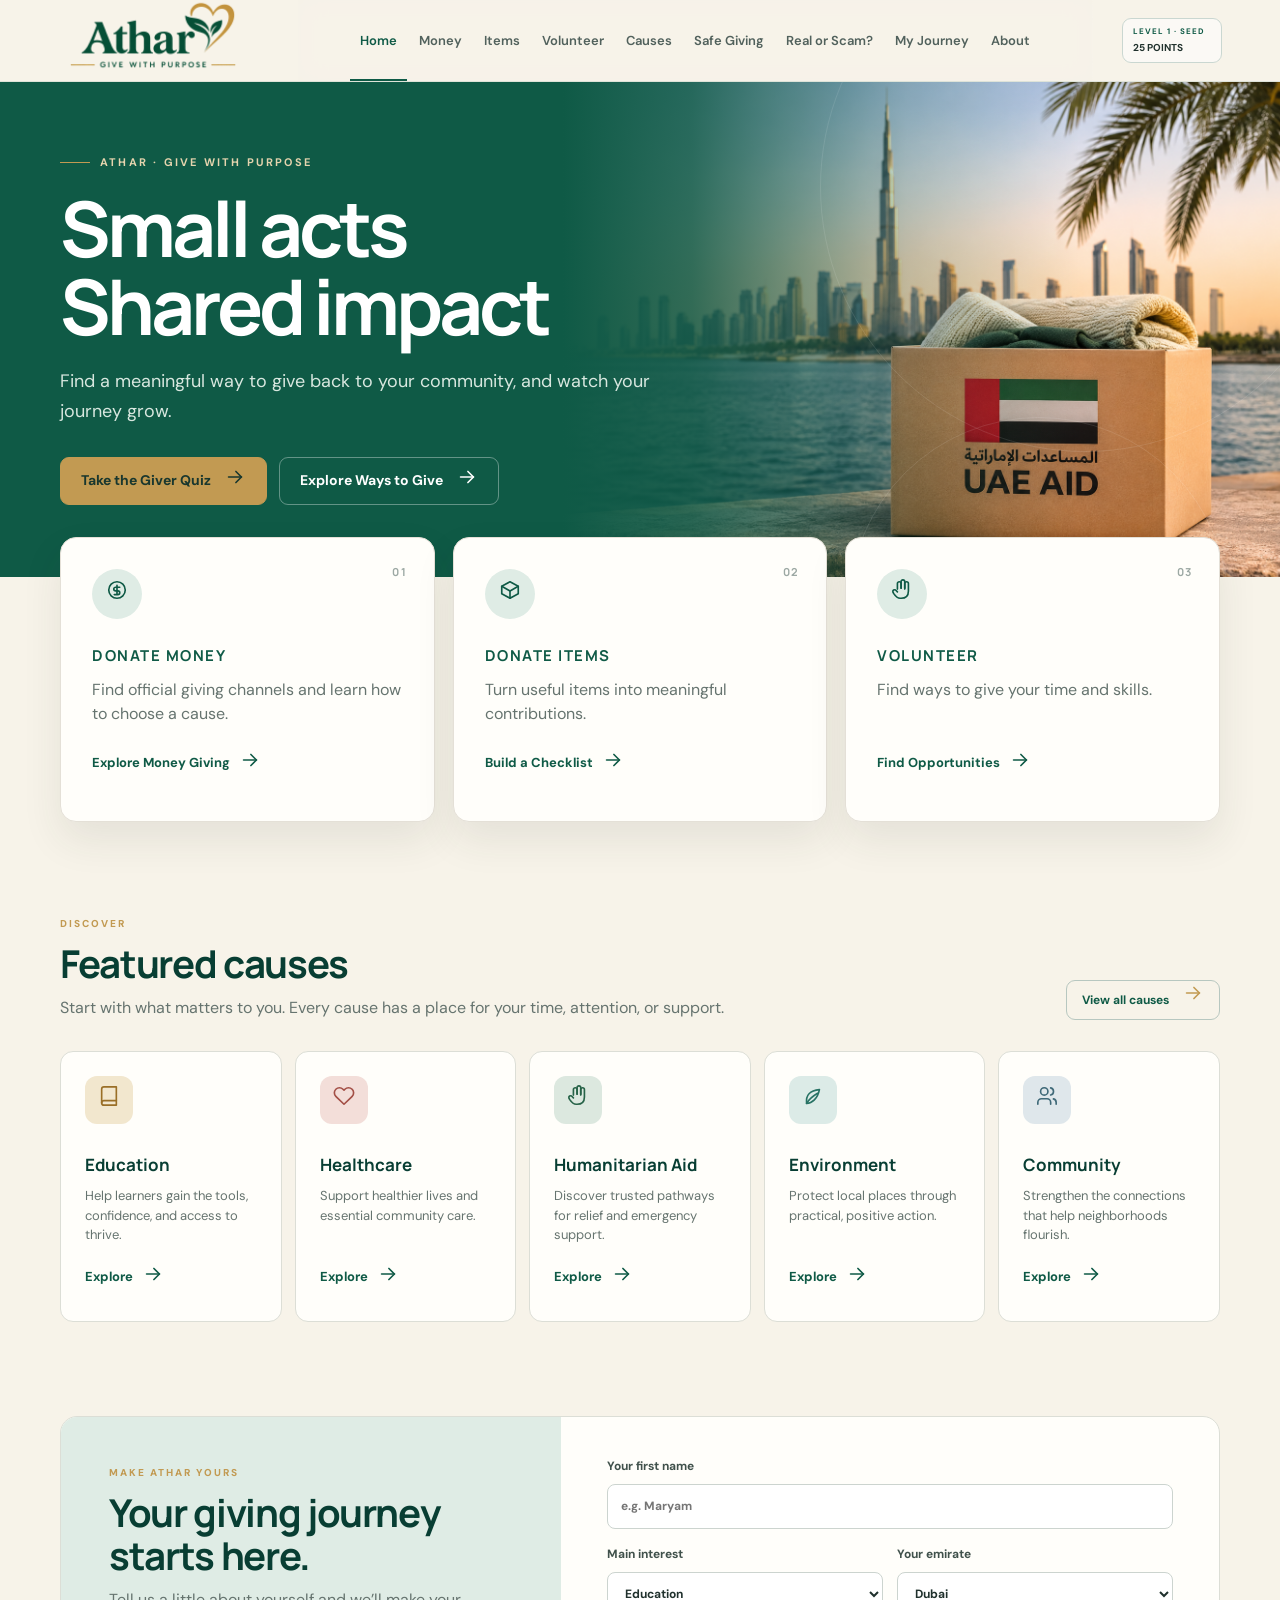
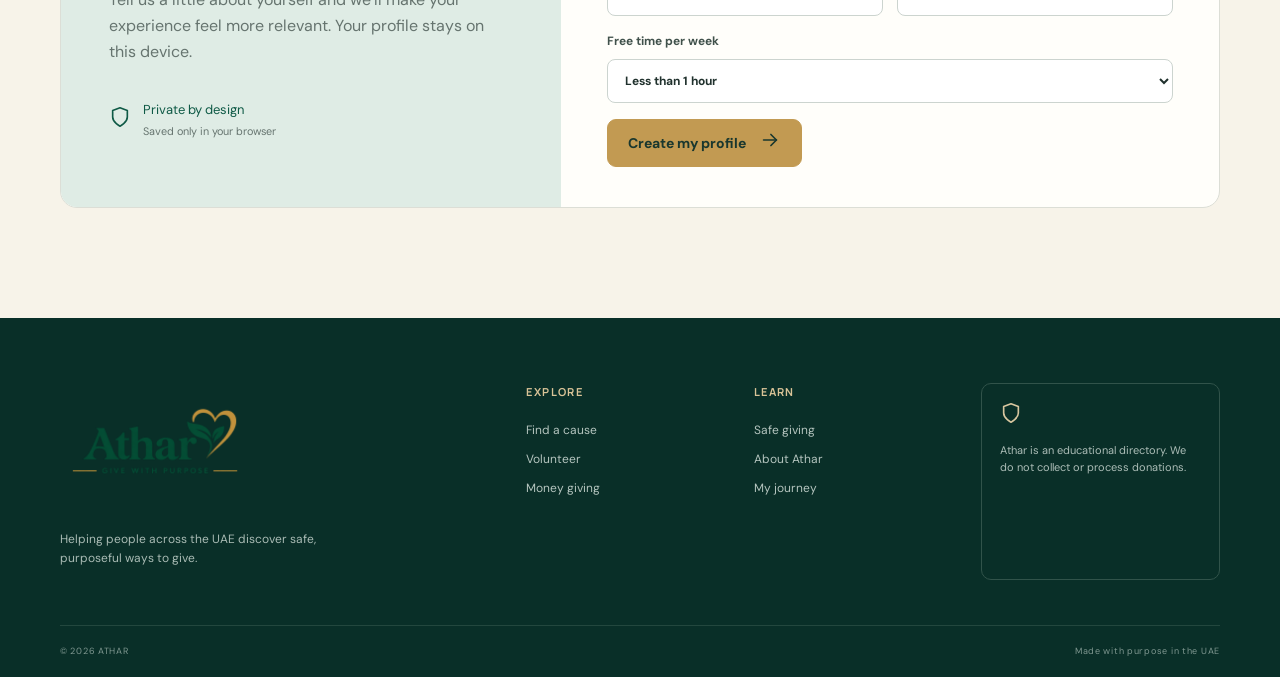
==== index.html @ f8c109b3 "Add href attribute to explore buttons in index.html" ====
<!doctype html>
<html lang="en">
<head>
    <meta charset="UTF-8">
    <meta name="viewport" content="width=device-width, initial-scale=1.0">
    <meta name="description"
        content="ATHAR helps people discover safe, purposeful ways to give across the UAE.">
    <title>ATHAR | Give With Purpose</title>

  
    <link rel="stylesheet" href="css/style.css">
</head>

<body>
<div class="app">


    <header class="site-header">
        <div class="header-inner">
            <a class="logo" href="index.html" aria-label="Athar home">
                <img
                    src="images/logo.png"
                    alt="ATHAR - Give With Purpose">
            </a>

            <nav
                class="nav"
                id="main-nav"
                aria-label="Main">
                <a class="link current" href="index.html">Home</a>
                <a class="link" href="money.html">Money </a>
                <a class="link" href="items.html">Items </a>
                <a class="link" href="volunteer.html">Volunteer </a>
                <a class="link" href="causes.html">Causes </a>
                <a class="link" href="safe-giving.html"> Safe Giving </a>
                <a class="link" href="game.html">Real or Scam? </a>
                <a class="link" href="journey.html"> My Journey</a>
                <a class="link" href="about.html">About </a>
            </nav>

            <!-- this shows the current level and points of the user so they can see their progress while using athar -->
            <div class="user-nav">
                <div class="level-pill">
                    <span id="level-label">
                        LEVEL 1 · SEED
                    </span>
                    <b id="header-points">
                        0 POINTS
                    </b>
                </div>
            </div>


            <button
                id="menu-button"
                class="menu-button"
                type="button"
                aria-label="Toggle menu"
                aria-expanded="false">
                <span data-icon="menu"></span>
            </button>
        </div>
    </header>

    <!-- the hero section is the first large section the user sees when they open the athar home page -->
    <section id="home" class="page-hero">
        <div class="hero-orbit orbit-one"></div>
        <div class="hero-orbit orbit-two"></div>

        <div class="hero-content">
            <div class="eyebrow">
                <span></span>
                ATHAR · GIVE WITH PURPOSE
            </div>

            <h1>
                Small acts<br>
                Shared impact
            </h1>

            <p id="hero-copy">
                Find a meaningful way to give back to your community,
                and watch your journey grow.
            </p>

            
            <div class="button-row">
                <button
                    class="btn"
                    id="open-quiz"
                    type="button">
                    Take the Giver Quiz
                    <span data-icon="arrow"></span>
                </button>

                <a
                    class="btn btn-secondary"
                    href="causes.html">
                    Explore Ways to Give
                    <span data-icon="arrow"></span>
                </a>
            </div>
        </div>

        <div class="hero-image">
            <img src="images/donation.png" alt="Donation box representing humanitarian giving in the UAE">
        </div>
    </section>

    <main>

        <section
            class="giving-grid"
            aria-label="Ways to give">

            <article class="giving-card">
                <div class="number">
                    01
                </div>

                <div class="round-icon">
                    <span data-icon="coin"></span>
                </div>

                <h3>
                    DONATE MONEY
                </h3>

                <p>
                    Find official giving channels and learn how to choose a cause.
                </p>

                <a href="money.html">
                    Explore Money Giving
                    <span data-icon="arrow"></span>
                </a>
            </article>

            <article class="giving-card">
                <div class="number">
                    02
                </div>

                <div class="round-icon">
                    <span data-icon="box"></span>
                </div>

                <h3>
                    DONATE ITEMS
                </h3>

                <p>
                    Turn useful items into meaningful contributions.
                </p>

                <a href="items.html">
                    Build a Checklist
                    <span data-icon="arrow"></span>
                </a>
            </article>

            <article class="giving-card">
                <div class="number">
                    03
                </div>

                <div class="round-icon">
                    <span data-icon="hands"></span>
                </div>

                <h3>
                    VOLUNTEER
                </h3>

                <p>
                    Find ways to give your time and skills.
                </p>

                <a href="volunteer.html">
                    Find Opportunities
                    <span data-icon="arrow"></span>
                </a>
            </article>
        </section>

        <!-- this section shows some of the causes that users can explore before going to the full causes page -->
        <section
            id="featured-causes"
            class="section">

            <div class="section-title">
                <div>
                    <span>
                        DISCOVER
                    </span>

                    <h2>
                        Featured causes
                    </h2>

                    <p>
                        Start with what matters to you. Every cause has a place
                        for your time, attention, or support.
                    </p>
                </div>

                <a
                    class="btn btn-secondary btn-small"
                    href="causes.html">
                    View all causes
                    <span data-icon="arrow"></span>
                </a>
            </div>

 <!-- each card represents a different cause and the explore buttons can be connected to the javascript to provide more information to the user -->
            <div class="cause-grid">

                <article class="cause-card">
                    <div class="cause-icon gold">
                        <span data-icon="book"></span>
                    </div>

                    <h3>
                        Education
                    </h3>

                    <p>
                        Help learners gain the tools, confidence, and access to thrive.
                    </p>

                    <button
                        type="button"
                        class="explore-cause" href="causes.html">
                        Explore
                        <span data-icon="arrow"></span>
                    </button>
                </article>

                <article class="cause-card">
                    <div class="cause-icon rose">
                        <span data-icon="heart"></span>
                    </div>

                    <h3>
                        Healthcare
                    </h3>

                    <p>
                        Support healthier lives and essential community care.
                    </p>

                    <button
                        type="button"
                        class="explore-cause" href="causes.html">
                        Explore
                        <span data-icon="arrow"></span>
                    </button>
                </article>

                <article class="cause-card">
                    <div class="cause-icon green">
                        <span data-icon="hands"></span>
                    </div>

                    <h3>
                        Humanitarian Aid
                    </h3>

                    <p>
                        Discover trusted pathways for relief and emergency support.
                    </p>

                    <button
                        type="button"
                        class="explore-cause" href="causes.html">
                        Explore
                        <span data-icon="arrow"></span>
                    </button>
                </article>

                <article class="cause-card">
                    <div class="cause-icon mint">
                        <span data-icon="leaf"></span>
                    </div>

                    <h3>
                        Environment
                    </h3>

                    <p>
                        Protect local places through practical, positive action.
                    </p>

                    <button
                        type="button"
                        class="explore-cause" href="causes.html">
                        Explore
                        <span data-icon="arrow"></span>
                    </button>
                </article>

                <article class="cause-card">
                    <div class="cause-icon blue">
                        <span data-icon="people"></span>
                    </div>

                    <h3>
                        Community
                    </h3>

                    <p>
                        Strengthen the connections that help neighborhoods flourish.
                    </p>

                    <button
                        type="button"
                        class="explore-cause" href="causes.html">
                        Explore
                        <span data-icon="arrow"></span>
                    </button>
                </article>
            </div>
        </section>

 <!-- this profile section allows the user to enter a few basic preferences so the website can make the experience feel  more personal without requiring an account -->
        <section
            class="section"
            id="profile-section">

            <article
                class="profile-setup"
                id="profile-setup">

                <div class="profile-copy">
                    <span class="tiny-label">
                        MAKE ATHAR YOURS
                    </span>

                    <h2>
                        Your giving journey starts here.
                    </h2>

                    <p>
                        Tell us a little about yourself and we’ll make your
                        experience feel more relevant. Your profile stays
                        on this device.
                    </p>

  <!-- this privacy message explains to the user that the information is saved locally instead of being collected as part of the website -->
                    <div class="privacy">
                        <span data-icon="shield"></span>

                        <span>
                            Private by design<br>
                            <small>
                                Saved only in your browser
                            </small>
                        </span>
                    </div>
                </div>

                <!-- this form collects the basic profile information that is needed by the javascript for the user's journey -->
                <form id="profile-form">

                    <label>
                        Your first name
                        <input
                            id="profile-name"
                            type="text"
                            placeholder="e.g. Maryam"
                            required>
                    </label>

                    <div class="form-row">

                        <label>
                            Main interest
                            <select id="profile-interest">
                                <option>
                                    Education
                                </option>
                                <option>
                                    Healthcare
                                </option>
                                <option>
                                    Environment
                                </option>
                                <option>
                                    Community
                                </option>
                            </select>
                        </label>

                        <label>
                            Your emirate
                            <select id="profile-emirate">
                                <option>
                                    Dubai
                                </option>
                                <option>
                                    Abu Dhabi
                                </option>
                                <option>
                                    Sharjah
                                </option>
                                <option>
                                    Ajman
                                </option>
                                <option>
                                    Fujairah
                                </option>
                            </select>
                        </label>
                    </div>

                    <label>
                        Free time per week
                        <select id="profile-time">
                            <option>
                                Less than 1 hour
                            </option>
                            <option>
                                1–2 hours
                            </option>
                            <option>
                                3–5 hours
                            </option>
                            <option>
                                5+ hours
                            </option>
                        </select>
                    </label>

                    <button
                        class="btn"
                        type="submit">
                        Create my profile
                        <span data-icon="arrow"></span>
                    </button>
                </form>
            </article>

  <!-- this card is hidden at first and is shown after the profile is created so the user can see their journey,level, points, and progress -->
            <article
                class="journey-card"
                id="journey-card"
                hidden>

                <div>
                    <span class="tiny-label light">
                        YOUR ATHAR JOURNEY
                    </span>

                    <h2>
                        Growing one act at a time.
                    </h2>

                    <p>
                        Your impact is made of every thoughtful choice.
                    </p>

                    <a
                        class="btn btn-secondary"
                        href="journey.html">
                        Continue Your Journey
                        <span data-icon="arrow"></span>
                    </a>
                </div>

                <div class="journey-stats">

                    <div class="level-symbol">
                        <span
                            data-icon="leaf"
                            data-size="40">
                        </span>
                    </div>

                    <h3 id="journey-level">
                        Seed
                    </h3>

                    <b id="journey-points">
                        0 / 50 points
                    </b>

                    <div class="progress">
                        <i id="journey-progress"></i>
                    </div>

                    <div class="stat-row">
                        <span>
                            <b>3</b> day streak
                        </span>

                        <span>
                            <b>1</b> recent badge
                        </span>
                    </div>
                </div>
            </article>
        </section>
    </main>

    <!-- this is the footer that appears at the bottom of the page and contains extra navigation links and a short description -->
    <footer>

        <div class="footer-main">

            <div>
                <a
                    class="logo logo-light"
                    href="index.html">
                    <img src="images/logo.png" alt="ATHAR - Give With Purpose">
                </a>

                <p>
                    Helping people across the UAE discover safe,
                    purposeful ways to give.
                </p>
            </div>

            <div>
                <h4>
                    EXPLORE
                </h4>

                <a href="causes.html">
                    Find a cause
                </a>

                <a href="volunteer.html">
                    Volunteer
                </a>

                <a href="money.html">
                    Money giving
                </a>
            </div>

            <div>
                <h4>
                    LEARN
                </h4>

                <a href="safe-giving.html">
                    Safe giving
                </a>

                <a href="about.html">
                    About Athar
                </a>

                <a href="journey.html">
                    My journey
                </a>
            </div>

 <!-- this note is included to make it clear that athar is an educational directory and does not directly handle donations or financial transactions -->
            <div class="footer-note">
                <span data-icon="shield"></span>

                <p>
                    Athar is an educational directory.
                    We do not collect or process donations.
                </p>
            </div>
        </div>

        <div class="footer-bottom">
            <span>
                © 2026 ATHAR
            </span>

            <span>
                Made with purpose in the UAE
            </span>
        </div>
    </footer>
</div>

<!-- this is the quiz popup. it stays hidden until the user clicks the giver quiz button, and the javascript fills its content -->
<div
    class="quiz-overlay"
    id="quiz-overlay"
    hidden>

    <div
        class="quiz-modal"
        role="dialog"
        aria-modal="true"
        aria-labelledby="quiz-title">

        <button
            class="modal-close"
            id="close-quiz"
            type="button"
            aria-label="Close quiz">
            <span data-icon="close"></span>
        </button>

        <div id="quiz-content"></div>
    </div>
</div>

<!-- this small toast message is used by the javascript to show short messages to the user without changing the page layout -->
<div
    class="toast"
    id="toast"
    hidden>

    <span data-icon="leaf"></span>
    <span id="toast-message"></span>
</div>

<!-- these javascript files handle the interactive parts of the page including the icons, quiz, profile, points, menu, and other actions -->
<script src="js/ather.js"></script>
<script src="js/index.js"></script>
</body>
</html>
---- css/style.css ----
@import url('https://fonts.googleapis.com/css2?family=DM+Sans:wght@400;500;600;700&family=Manrope:wght@500;600;700;800&display=swap');

/* =========================================================
   ATHAR — MASTER STYLESHEET
   Shared design for all ATHAR pages
   ========================================================= */


/* =========================================================
   1. GLOBAL
   ========================================================= */

:root {
    --cream: #f7f3e9;
    --cream-2: #efe9db;
    --emerald: #0f5a46;
    --dark: #083e33;
    --gold: #c29a52;
    --charcoal: #20312d;
    --muted: #66746f;
    --line: #dcded6;
    --white: #fffefa;
    --soft: #dfece5;
    --success: #287d5b;
    --error: #b34f48;

    font-family: 'DM Sans', sans-serif;
    color: var(--charcoal);
    background: var(--cream);
    font-synthesis: none;
}

* {
    box-sizing: border-box;
}

html {
    scroll-behavior: smooth;
}

body {
    margin: 0;
    min-width: 320px;
    min-height: 100vh;
    background: var(--cream);
    color: var(--charcoal);
    font-family: 'DM Sans', sans-serif;
    line-height: 1.6;
}

button,
input,
select,
textarea {
    font: inherit;
}

button {
    color: inherit;
    cursor: pointer;
}

img {
    max-width: 100%;
}

a {
    color: var(--emerald);
}

h1,
h2,
h3,
h4 {
    margin-top: 0;
    font-family: 'Manrope', sans-serif;
}

p {
    margin-top: 0;
}

[hidden] {
    display: none !important;
}

.app {
    min-height: 100vh;
    overflow: hidden;
}

main {
    width: min(1160px, 91%);
    margin: auto;
}


/* =========================================================
   2. MAIN ATHAR HEADER
   Used by the homepage
   ========================================================= */

.site-header {
    height: 82px;
    background: rgba(247, 243, 233, 0.94);
    border-bottom: 1px solid rgba(15, 90, 70, 0.1);
    position: relative;
    z-index: 30;
    backdrop-filter: blur(14px);
}

.header-inner {
    height: 100%;
      max-width: 100%;
    box-sizing: border-box;
    padding: 0 4.5%;
    margin: auto;

    display: flex;
    align-items: center;
    gap: 25px;
}


/* =========================================================
   3. LOGO
   ========================================================= */

.logo {
    display: flex;
    align-items: center;
    text-decoration: none;
    color: var(--emerald);
    flex-shrink: 0;
    line-height: 0;
}

.logo img {
    width: 190px;
    height: auto;
    display: block;
    object-fit: contain;
}

.logo-light img {
    width: 190px;
}


/* =========================================================
   4. MAIN NAVIGATION
   ========================================================= */

.header-inner nav {
    display: flex;
    align-items: stretch;
    align-self: stretch;
    gap: 2px;
    margin-left: auto;
}

.header-inner nav a,
.header-inner nav button {
    border: 0;
    border-bottom: 2px solid transparent;
    background: transparent;
    padding: 5px 10px 2px;

    color: #51615c;
    font-size: 13px;
    font-weight: 600;

    white-space: nowrap;
    text-decoration: none;

    display: flex;
    align-items: center;
}

.header-inner nav a:hover,
.header-inner nav a.active,
.header-inner nav button:hover,
.header-inner nav button.active {
    color: var(--emerald);
    border-bottom-color: var(--emerald);
}


/* =========================================================
   5. USER AREA
   ========================================================= */

.user-nav {
    display: flex;
    align-items: center;
    gap: 12px;
    margin-left: 5px;
}

.avatar {
    width: 39px;
    height: 39px;
    border-radius: 50%;

    background: var(--gold);
    color: white;

    border: 3px solid white;
    box-shadow: 0 0 0 1px var(--gold);

    font-weight: 700;
}

.level-pill {
    min-width: 100px;
    padding: 6px 10px;

    border: 1px solid #cad7d1;
    border-radius: 9px;

    display: flex;
    flex-direction: column;

    background: rgba(255, 255, 255, 0.5);
}

.level-pill span {
    color: var(--emerald);
    font-size: 8px;
    font-weight: 700;
    letter-spacing: 0.12em;
}

.level-pill b {
    margin-top: 2px;
    font-size: 10px;
}

.menu-button {
    display: none;
    border: 0;
    background: transparent;
}


/* =========================================================
   6. HERO
   ========================================================= */

.page-hero {
    min-height: 440px;

    position: relative;
    display: flex;
    align-items: center;

    overflow: hidden;

    background: var(--emerald);
    color: white;
}

.page-hero.compact {
    min-height: 345px;
}

.hero-content {
    width: min(1160px, 91%);
    margin: auto;
    padding: 72px 0;

    position: relative;
    z-index: 3;
}

.hero-content h1 {
    max-width: 810px;
    margin: 17px 0 22px;

    font-size: clamp(46px, 6vw, 78px);
    line-height: 1.02;
    letter-spacing: -0.052em;
}

.hero-content > p {
    max-width: 650px;
    margin-bottom: 30px;

    color: #d8e7df;
    font-size: 18px;
    line-height: 1.65;
}

.eyebrow {
    display: flex;
    align-items: center;
    gap: 10px;

    color: #e5d4ae;

    font-size: 11px;
    font-weight: 700;
    letter-spacing: 0.2em;
}

.eyebrow span {
    width: 30px;
    height: 1px;
    background: var(--gold);
}

.hero-orbit {
    position: absolute;

    border: 1px solid rgba(255, 255, 255, 0.1);
    border-radius: 50%;

    z-index: 2;
}

.orbit-one {
    width: 530px;
    height: 530px;

    right: -70px;
    top: -160px;
}

.orbit-two {
    width: 380px;
    height: 380px;

    right: 4%;
    bottom: -220px;
}


/* =========================================================
   7. HERO IMAGE
   ========================================================= */

.hero-image {
    position: absolute;

    top: 0;
    right: 0;

    width: 56%;
    height: 100%;

    z-index: 1;
    overflow: hidden;
}

.hero-image img {
    width: 100%;
    height: 100%;

    display: block;

    object-fit: cover;
    object-position: center;
}

.hero-image::before {
    content: "";

    position: absolute;
    inset: 0;

    z-index: 1;

    background: linear-gradient(
        90deg,
        var(--emerald) 0%,
        rgba(15, 90, 70, 0.85) 18%,
        rgba(15, 90, 70, 0.25) 48%,
        rgba(15, 90, 70, 0) 72%
    );
}

.hero-leaf {
    display: none;
}


/* =========================================================
   8. BUTTONS
   ========================================================= */

.button-row {
    display: flex;
    gap: 12px;
    flex-wrap: wrap;
}

.btn {
    min-height: 48px;

    padding: 0 20px;

    border: 1px solid var(--gold);
    border-radius: 9px;

    background: var(--gold);
    color: #19372e;

    display: inline-flex;
    align-items: center;
    justify-content: center;
    gap: 13px;

    font-size: 14px;
    font-weight: 700;

    text-decoration: none;

    transition: 0.2s ease;
}

.btn:hover {
    transform: translateY(-2px);
    filter: brightness(1.04);
    box-shadow: 0 8px 20px rgba(0, 0, 0, 0.12);
}

.btn-secondary {
    color: white;
    background: transparent;
    border-color: rgba(255, 255, 255, 0.35);
}

.section .btn-secondary,
.section-title .btn-secondary {
    color: var(--emerald);
    border-color: #b7c7c0;
}

.btn-small,
.btn.small {
    min-height: 40px;
    padding: 0 15px;
    font-size: 12px;
}

.btn.outline,
.outline {
    background: transparent;
    border-color: #b7c7c0;
    color: var(--emerald);
}


/* =========================================================
   9. GIVING CARDS
   ========================================================= */

.giving-grid {
    display: grid;
    grid-template-columns: repeat(3, 1fr);

    gap: 18px;

    margin-top: -40px;

    position: relative;
    z-index: 5;
}

.giving-card {
    min-height: 285px;

    padding: 31px;

    border: 1px solid #e4e0d7;
    border-radius: 16px;

    background: var(--white);

    box-shadow: 0 18px 40px rgba(41, 55, 49, 0.09);

    position: relative;
    overflow: hidden;
}

.giving-card::after {
    content: "";

    position: absolute;

    left: 0;
    right: 0;
    bottom: 0;

    height: 4px;

    background: var(--emerald);

    transform: scaleX(0);
    transform-origin: left;

    transition: 0.3s;
}

.giving-card:hover::after {
    transform: scaleX(1);
}

.giving-card .number {
    position: absolute;

    top: 25px;
    right: 27px;

    color: #9ca8a3;

    font-family: 'Manrope', sans-serif;
    font-size: 11px;
    font-weight: 700;

    letter-spacing: 0.1em;
}

.round-icon {
    width: 50px;
    height: 50px;

    border-radius: 50%;

    display: grid;
    place-items: center;

    background: var(--soft);
    color: var(--emerald);
}

.giving-card h3 {
    margin: 25px 0 10px;

    color: var(--emerald);

    font-size: 15px;
    letter-spacing: 0.1em;
}

.giving-card p {
    min-height: 50px;

    color: var(--muted);
    line-height: 1.55;
}

.giving-card > a,
.giving-card > button,
.cause-card > button {
    display: flex;
    align-items: center;
    gap: 9px;

    padding: 5px 0;

    border: 0;
    background: transparent;

    color: var(--emerald);

    font-size: 13px;
    font-weight: 700;

    text-decoration: none;
}


/* =========================================================
   10. SECTIONS
   ========================================================= */

.section {
    padding-top: 94px;
}

.section-title {
    display: flex;
    align-items: end;
    justify-content: space-between;

    gap: 25px;
    margin-bottom: 31px;
}

.section-title > div:first-child {
    max-width: 680px;
}

.section-title span,
.tiny-label {
    display: block;

    margin-bottom: 10px;

    color: var(--gold);

    font-size: 10px;
    font-weight: 800;

    letter-spacing: 0.2em;
}

.section-title h2,
.profile-setup h2,
.checklist-layout h2,
.feedback-section h2 {
    margin-bottom: 10px;

    color: var(--dark);

    font-size: clamp(29px, 3vw, 42px);
    line-height: 1.12;

    letter-spacing: -0.035em;
}

.section-title p {
    margin: 0;

    color: var(--muted);
    line-height: 1.6;
}


/* =========================================================
   11. CAUSES
   ========================================================= */

.cause-grid {
    display: grid;
    grid-template-columns: repeat(5, 1fr);
    gap: 13px;
}

.cause-card {
    min-height: 250px;

    padding: 24px;

    border: 1px solid var(--line);
    border-radius: 13px;

    background: var(--white);

    display: flex;
    flex-direction: column;

    transition: 0.25s;
}

.cause-card:hover {
    transform: translateY(-4px);

    box-shadow:
        0 12px 28px rgba(40, 57, 50, 0.08);
}

.cause-icon {
    width: 48px;
    height: 48px;

    margin-bottom: 27px;

    border-radius: 12px;

    display: grid;
    place-items: center;
}

.gold {
    background: #f2e7ce;
    color: #9a6f27;
}

.rose {
    background: #f3ded9;
    color: #a34f46;
}

.green {
    background: #dce8df;
    color: #276348;
}

.mint {
    background: #dcebe7;
    color: #277264;
}

.blue {
    background: #dfe7eb;
    color: #3f6978;
}

.cause-card h3 {
    margin-bottom: 8px;

    color: var(--dark);
    font-size: 17px;
}

.cause-card p {
    flex: 1;

    color: var(--muted);

    font-size: 13px;
    line-height: 1.5;
}


/* =========================================================
   12. PROFILE
   ========================================================= */

.profile-setup {
    display: grid;
    grid-template-columns: 0.95fr 1.25fr;

    overflow: hidden;

    border: 1px solid var(--line);
    border-radius: 17px;

    background: var(--white);
}

.profile-copy {
    padding: 48px;
    background: var(--soft);
}

.profile-copy p {
    color: var(--muted);
    line-height: 1.65;
}

.privacy {
    display: flex;
    align-items: center;
    gap: 12px;

    margin-top: 34px;

    color: var(--emerald);
    font-size: 13px;
}

.privacy small {
    color: var(--muted);
}

.profile-setup form {
    padding: 40px 46px;
}


/* =========================================================
   13. FORMS
   ========================================================= */

label {
    display: block;

    color: #40514b;

    font-size: 12px;
    font-weight: 700;
}

form label {
    margin-bottom: 16px;
}

input,
select,
textarea {
    display: block;

    width: 100%;

    margin-top: 8px;

    padding: 12px 13px;

    border: 1px solid #ccd4cf;
    border-radius: 8px;

    outline: none;

    background: #fff;
    color: var(--charcoal);
}

input:focus,
select:focus,
textarea:focus {
    border-color: var(--emerald);

    box-shadow:
        0 0 0 3px rgba(15, 90, 70, 0.08);
}

.form-row {
    display: grid;
    grid-template-columns: 1fr 1fr;
    gap: 14px;
}

.field {
    display: block;
}

.error {
    color: var(--error);
    font-size: 13px;
    margin: 8px 0 0;
}

.note {
    color: var(--muted);
    font-size: 13px;
    line-height: 1.6;
}


/* =========================================================
   14. JOURNEY / PROGRESS
   ========================================================= */

.journey-card {
    min-height: 340px;

    padding: 50px;

    border-radius: 17px;

    background: var(--dark);
    color: white;

    display: grid;
    grid-template-columns: 1.2fr 0.8fr;

    gap: 60px;

    align-items: center;
}

.journey-card h2 {
    margin: 13px 0;

    font-size: 42px;
    letter-spacing: -0.04em;
}

.journey-card p {
    color: #bdcdc7;
}

.light {
    color: #dac697 !important;
}

.journey-stats {
    padding-left: 55px;

    border-left: 1px solid rgba(255, 255, 255, 0.16);

    text-align: center;
}

.level-symbol {
    width: 76px;
    height: 76px;

    margin: 0 auto 12px;

    border: 1px solid var(--gold);
    border-radius: 50%;

    display: grid;
    place-items: center;

    color: var(--gold);
}

.journey-stats h3 {
    margin: 0 0 3px;
    font-size: 27px;
}

.progress {
    height: 7px;

    margin: 15px 0;

    border-radius: 10px;

    overflow: hidden;

    background: #d7ded9;
}

.progress i {
    height: 100%;

    display: block;

    border-radius: inherit;

    background: var(--gold);

    transition: width 0.5s ease;
}

.stat-row {
    display: flex;
    justify-content: center;
    gap: 25px;

    color: #bdcbc6;

    font-size: 10px;
}

.stat-row b {
    display: block;

    color: white;

    font-size: 19px;
}


/* =========================================================
   15. SHARED CARD STYLE
   For Money / Items / About / Safe Giving
   ========================================================= */

.card {
    margin: 0 0 30px;

    padding: 32px;

    border: 1px solid var(--line);
    border-radius: 17px;

    background: var(--white);

    box-shadow:
        0 10px 30px rgba(35, 50, 44, 0.05);
}

.card h2 {
    margin-bottom: 12px;

    color: var(--emerald);

    font-size: 28px;
}

.card h3 {
    color: var(--dark);
}

.lead {
    max-width: 780px;

    margin-bottom: 32px;

    color: var(--muted);

    font-size: 18px;
    line-height: 1.7;
}




/*16. SHARED NAVIGATION */

/* =========================================================
   16. SHARED NAVIGATION
   works with the older teammate pages too
   ========================================================= */

.nav {
    min-height: 82px;

    background: rgba(247, 243, 233, 0.94);
    border-bottom: 1px solid rgba(15, 90, 70, 0.1);

    display: flex;
    align-items: center;

    gap: 2px;

    padding: 0 4.5%;

    white-space: nowrap;

    position: relative;
    z-index: 30;

    backdrop-filter: blur(14px);
}

.nav a {
    text-decoration: none;
}

.nav .brand {
    display: flex;
    align-items: center;

    margin-right: auto;

    flex-shrink: 0;

    line-height: 0;
}

.nav .brand img {
    width: 190px;
    height: auto;

    display: block;

    object-fit: contain;
}

.nav .brand:not(:has(img)) {
    color: var(--emerald);

    font-family: 'Manrope', sans-serif;
    font-size: 22px;
    font-weight: 800;

    line-height: 1;
}

.nav .link {
    padding: 5px 10px 2px;

    border-bottom: 2px solid transparent;

    color: #51615c;

    font-size: 13px;
    font-weight: 600;

    white-space: nowrap;

    display: flex;
    align-items: center;
}

.nav .link:hover,
.nav .link.current {
    color: var(--emerald);
    border-bottom-color: var(--emerald);
}

.chip {
    min-width: 100px;

    padding: 6px 10px;

    border: 1px solid #cad7d1;
    border-radius: 9px;

    background: rgba(255, 255, 255, 0.5);

    color: var(--emerald);

    font-size: 8px;
    font-weight: 700;

    letter-spacing: 0.12em;

    margin-left: 8px;
}
.badges {
    list-style: none;

    padding: 0;
    margin: 0;

    display: grid;

    grid-template-columns:
        repeat(auto-fit, minmax(230px, 1fr));

    gap: 15px;
}

.badge {
    padding: 22px;

    border: 1px solid var(--line);
    border-radius: 13px;

    background: var(--soft);

    color: var(--charcoal);
}

.badge strong {
    color: var(--emerald);
}

.badge p {
    margin: 7px 0 12px;

    color: var(--muted);

    font-size: 13px;
}

.plain {
    padding-left: 1.2rem;
}

.plain li {
    margin-bottom: 9px;
}



.picks {
    display: grid;

    grid-template-columns:
        repeat(auto-fit, minmax(180px, 1fr));

    gap: 10px;

    margin: 18px 0 22px;
}

.picks label {
    display: flex;
    align-items: center;
    gap: 9px;

    padding: 12px 14px;

    border: 1px solid var(--line);
    border-radius: 10px;

    background: var(--cream-2);

    cursor: pointer;

    transition: 0.2s;
}

.picks label:hover {
    border-color: var(--emerald);
}

.picks label:has(input:checked) {
    background: var(--soft);
    border-color: var(--emerald);
}

.picks input {
    width: auto;
    margin: 0;
    accent-color: var(--emerald);
}

.stack {
    display: grid;
    gap: 10px;
}



.resource-grid {
    display: grid;

    grid-template-columns: repeat(3, 1fr);

    gap: 17px;
}

.resource-card {
    min-height: 310px;

    padding: 26px;

    border: 1px solid var(--line);
    border-radius: 13px;

    background: var(--white);

    display: flex;
    flex-direction: column;
}

.resource-top {
    display: flex;
    justify-content: space-between;
    align-items: flex-start;
}

.resource-logo {
    width: 44px;
    height: 44px;

    border-radius: 9px;

    display: grid;
    place-items: center;

    background: var(--soft);
    color: var(--emerald);
}

.verified {
    color: var(--success);

    font-size: 9px;
    font-weight: 800;

    letter-spacing: 0.07em;
    text-transform: uppercase;
}

.category {
    margin-top: 25px;

    color: var(--gold);

    font-size: 10px;
    font-weight: 800;

    letter-spacing: 0.15em;
    text-transform: uppercase;
}

.resource-card h3 {
    margin: 7px 0;

    color: var(--dark);

    font-size: 18px;
}

.resource-card p {
    flex: 1;

    color: var(--muted);

    font-size: 13px;
    line-height: 1.55;
}

.location {
    margin: 10px 0 18px;

    color: var(--muted);

    font-size: 11px;
}

.resource-card a {
    display: flex;
    justify-content: space-between;

    padding-top: 16px;

    border-top: 1px solid var(--line);

    color: var(--emerald);

    font-size: 12px;
    font-weight: 700;

    text-decoration: none;
}




.categories-strip {
    display: grid;

    grid-template-columns: repeat(4, 1fr);

    gap: 12px;

    padding-top: 35px;
}

.categories-strip > div {
    padding: 17px;

    border: 1px solid var(--line);
    border-radius: 11px;

    background: var(--white);

    display: flex;
    align-items: center;
    gap: 14px;

    font-weight: 700;
}

.categories-strip .round-icon {
    width: 39px;
    height: 39px;
}




.checklist-layout {
    display: grid;

    grid-template-columns: 0.9fr 1.1fr;

    gap: 60px;

    align-items: start;
}

.checklist-layout > div:first-child > p {
    color: var(--muted);
    line-height: 1.6;
}

.builder-card {
    margin-top: 30px;

    padding: 25px;

    border-radius: 12px;

    background: var(--cream-2);
}

.checklist-card {
    padding: 31px;

    border: 1px solid var(--line);
    border-radius: 15px;

    background: var(--white);

    box-shadow:
        0 15px 40px rgba(35, 50, 44, 0.08);
}

.checklist-head {
    display: flex;
    justify-content: space-between;
    align-items: center;
}

.checklist-head span {
    color: var(--gold);

    font-size: 9px;
    font-weight: 800;

    letter-spacing: 0.16em;
}

.checklist-head h3 {
    margin: 5px 0 0;
}

.checklist-head > b {
    color: var(--emerald);
}

.checks {
    margin: 24px 0;
}

.checks label {
    display: flex;
    align-items: center;
    gap: 12px;

    padding: 13px 0;

    border-bottom: 1px solid #ecece7;

    cursor: pointer;
}

.checks input,
.challenge-grid input {
    display: none;
}

.checks i {
    width: 22px;
    height: 22px;

    border: 1px solid #b8c3be;
    border-radius: 5px;

    display: grid;
    place-items: center;

    color: transparent;
}

.checks label.done i {
    background: var(--emerald);
    color: white;
}

.checks label.done span {
    color: #89938f;
    text-decoration: line-through;
}




.notice,
.warning {
    margin-top: 25px;

    padding: 16px 18px;

    border-radius: 10px;

    background: #f8f2e5;

    border-left: 3px solid var(--gold);
}

.notice {
    border: 1px solid #cadbd2;
    border-left: 3px solid var(--emerald);

    background: var(--soft);

    color: var(--emerald);
}

.notice span {
    display: block;
    margin-top: 3px;

    color: var(--muted);

    font-size: 13px;
}




.filter-chips {
    display: flex;
    flex-wrap: wrap;

    gap: 9px;

    margin-bottom: 32px;
}

.filter-chips button {
    padding: 9px 16px;

    border: 1px solid #cad2ce;
    border-radius: 30px;

    background: transparent;

    font-size: 12px;
    font-weight: 700;
}

.filter-chips button.selected {
    border-color: var(--emerald);

    background: var(--emerald);
    color: white;
}

.select-filters {
    display: grid;

    grid-template-columns:
        repeat(2, minmax(200px, 320px));

    gap: 14px;

    margin-bottom: 32px;
}


/*  */

.empty-state {
    grid-column: 1 / -1;

    padding: 50px;

    border: 1px dashed #b8c3be;
    border-radius: 12px;

    color: var(--muted);

    text-align: center;
}

.empty-state h3 {
    margin: 12px 0 5px;

    color: var(--dark);
}


/* game*/

.game-card {
    margin-bottom: 30px;

    padding: 35px;

    border: 1px solid var(--line);
    border-radius: 17px;

    background: var(--white);

    box-shadow:
        0 10px 30px rgba(35, 50, 44, 0.05);
}

.game-card .small {
    color: var(--muted);

    font-size: 12px;
}

.game-card .kind {
    margin-top: 20px;

    color: var(--gold);

    font-size: 11px;
    font-weight: 800;

    letter-spacing: 0.15em;
    text-transform: uppercase;
}

.game-card .msg {
    max-width: 800px;

    padding: 25px;

    border-left: 4px solid var(--emerald);

    background: var(--soft);

    color: var(--dark);

    font-size: 18px;
    line-height: 1.7;
}

.answers {
    display: flex;
    flex-wrap: wrap;
    gap: 12px;

    margin-top: 25px;
}

.feedback {
    margin-top: 20px;

    padding: 15px;

    border-radius: 9px;

    background: var(--soft);
}

.feedback.correct {
    background: #e1f0e7;
    color: var(--success);
}

.feedback.wrong {
    background: #f5e2df;
    color: var(--error);
}


/* journey page*/

.level-top,
.level-row {
    display: flex;

    align-items: flex-end;
    justify-content: space-between;

    gap: 20px;

    margin: 4px 0 14px;
}

.level-name {
    color: var(--emerald);

    font-family: 'Manrope', sans-serif;
    font-size: 45px;
    font-weight: 800;

    line-height: 1.05;
}

.points-total {
    color: var(--muted);
    font-size: 18px;
}

.bar,
.progress-track {
    height: 14px;

    border-radius: 30px;

    background: #dfe9e3;

    overflow: hidden;
}

.bar span,
.progress-fill {
    display: block;

    height: 100%;
    width: 0;

    border-radius: inherit;

    background: var(--emerald);

    transition: width 0.3s ease;
}

.progress-note {
    color: var(--muted);
}

.badge-grid {
    display: grid;

    grid-template-columns: repeat(3, 1fr);

    gap: 18px;
}

.badge-card {
    min-height: 145px;

    padding: 22px;

    border: 2px solid var(--line);
    border-radius: 16px;

    background: var(--cream-2);

    display: flex;
    flex-direction: column;
}

.badge-card.earned {
    background: var(--soft);
    border-color: #93bca8;
}

.badge-card h3 {
    margin-bottom: 6px;

    color: var(--emerald);

    font-size: 19px;
}

.badge-card p {
    color: var(--muted);

    font-size: 13px;
}

.badge-status {
    margin-top: auto;

    color: var(--muted);

    font-size: 10px;
    font-weight: 800;

    letter-spacing: 0.08em;
    text-transform: uppercase;
}



.small-acts > p,
.activity-section > p {
    color: var(--muted);
}

.act-list {
    display: grid;

    gap: 7px;

    margin: 12px 0 20px;
}

.act-list label {
    display: flex;
    align-items: center;

    gap: 12px;

    font-size: 14px;
}

.act-list input {
    width: 20px;
    height: 20px;

    margin: 0;

    accent-color: var(--emerald);
}

.activity-empty {
    padding: 15px;

    border-radius: 12px;

    background: var(--cream-2);

    text-align: center;
}

.activity-empty h3 {
    margin-bottom: 3px;

    color: var(--dark);
}

.activity-empty p {
    margin: 0;

    color: var(--muted);
}

.activity-list {
    list-style: none;

    padding: 0;
    margin: 0;

    display: grid;

    gap: 10px;
}

.activity-list li {
    padding: 12px 16px;

    border-radius: 10px;

    background: var(--cream-2);

    color: var(--muted);
}


/* logs */

.totals {
    display: grid;

    grid-template-columns: repeat(3, 1fr);

    gap: 12px;

    margin: 20px 0;
}

.totals > div {
    padding: 20px;

    border-radius: 12px;

    background: var(--soft);

    color: var(--muted);

    text-align: center;
}

.totals .num {
    display: block;

    color: var(--emerald);

    font-family: 'Manrope', sans-serif;
    font-size: 30px;
    font-weight: 800;
}

.log {
    display: grid;

    grid-template-columns: 1fr 1fr;

    gap: 14px;
}

.log label:last-of-type {
    grid-column: 1 / -1;
}

.log .btn {
    width: fit-content;
}

.entries {
    list-style: none;

    padding: 0;
    margin: 25px 0 0;

    display: grid;

    gap: 10px;
}

.entries li {
    padding: 13px 16px;

    border: 1px solid var(--line);
    border-radius: 10px;

    background: var(--cream-2);
}



.days {
    list-style: none;

    padding: 0;
    margin: 20px 0;

    display: grid;

    grid-template-columns: repeat(7, 1fr);

    gap: 8px;
}

.days li {
    padding: 13px 5px;

    border: 1px solid var(--line);
    border-radius: 10px;

    background: var(--cream-2);

    text-align: center;

    font-size: 12px;
}

.days li.done {
    border-color: var(--emerald);

    background: var(--soft);

    color: var(--emerald);
}

.streak {
    color: var(--gold);

    font-weight: 700;
}


/* cuase discovery */

.cause-discovery {
    display: grid;

    grid-template-columns: 1fr 1fr;

    gap: 18px;
}


/*footer*/

footer {
    margin-top: 110px;

    background: #092f28;

    color: white;
}

.footer-main {
    width: min(1160px, 91%);

    margin: auto;

    padding: 65px 0 45px;

    display: grid;

    grid-template-columns:
        1.7fr 0.7fr 0.7fr 1fr;

    gap: 60px;
}

.footer-main > div:first-child p {
    max-width: 260px;

    margin-top: 20px;

    color: #a9bbb4;

    font-size: 12px;
    line-height: 1.6;
}

.footer-main h4 {
    color: #d9c397;

    font-size: 11px;

    letter-spacing: 0.13em;
}

.footer-main a:not(.logo) {
    display: block;

    padding: 5px 0;

    color: #b5c5bf;

    font-size: 12px;

    text-decoration: none;
}

.footer-main a:not(.logo):hover {
    color: white;
}

.footer-note {
    padding: 18px;

    border: 1px solid #31534a;
    border-radius: 10px;

    color: #d7c69f;
}

.footer-note p {
    margin: 10px 0 0;

    color: #acbdb7;

    font-size: 11px;
    line-height: 1.55;
}

.footer-bottom {
    width: min(1160px, 91%);

    margin: auto;

    padding: 18px 0;

    border-top: 1px solid #23473e;

    display: flex;
    justify-content: space-between;

    color: #7f9790;

    font-size: 9px;

    letter-spacing: 0.08em;
}


/*quiz section*/

.quiz-overlay {
    position: fixed;

    inset: 0;

    z-index: 100;

    padding: 20px;

    background: rgba(4, 31, 25, 0.7);

    display: grid;
    place-items: center;

    backdrop-filter: blur(4px);
}

.quiz-modal {
    width: min(700px, 100%);

    min-height: 560px;

    padding: 42px 52px;

    border-radius: 18px;

    background: var(--cream);

    position: relative;

    box-shadow:
        0 30px 80px rgba(0, 0, 0, 0.25);
}

.modal-close {
    position: absolute;

    top: 17px;
    right: 17px;

    border: 0;

    background: transparent;

    color: var(--muted);
}

.quiz-top {
    display: flex;

    justify-content: space-between;
    align-items: center;
}

.quiz-top > span {
    color: var(--muted);

    font-size: 11px;
    font-weight: 700;
}

.quiz-modal > .progress {
    margin: 27px 0 45px;
}

.quiz-modal h2 {
    margin: 8px 0 25px;

    color: var(--dark);

    font-size: 34px;
    line-height: 1.2;
}

.quiz-answers {
    display: grid;

    grid-template-columns: 1fr 1fr;

    gap: 11px;
}

.quiz-answers button {
    min-height: 70px;

    padding: 13px;

    border: 1px solid var(--line);
    border-radius: 10px;

    background: var(--white);

    display: flex;
    align-items: center;

    gap: 13px;

    text-align: left;

    font-weight: 600;
}

.quiz-answers button:hover {
    border-color: var(--emerald);

    transform: translateY(-2px);
}

.quiz-answers i {
    width: 30px;
    height: 30px;

    border-radius: 50%;

    display: grid;
    place-items: center;

    background: var(--soft);

    color: var(--emerald);

    font-style: normal;

    flex: none;
}

.quiz-answers .icon {
    margin-left: auto;
}

.quiz-result {
    padding: 25px 0;

    text-align: center;
}

.result-icon {
    width: 90px;
    height: 90px;

    margin: 0 auto 20px;

    border-radius: 50%;

    display: grid;
    place-items: center;

    background: var(--soft);

    color: var(--emerald);
}

.quiz-result p {
    max-width: 510px;

    margin: auto;

    color: var(--muted);

    line-height: 1.65;
}

.recommendations {
    display: flex;

    justify-content: center;
    flex-wrap: wrap;

    gap: 8px;

    margin: 25px 0;
}

.recommendations b {
    width: 100%;

    color: var(--gold);

    font-size: 11px;
}

.recommendations span {
    padding: 7px 11px;

    border: 1px solid #cbd3cf;
    border-radius: 20px;

    font-size: 11px;
}

.quiz-result .button-row {
    justify-content: center;
}



.toast {
    position: fixed;

    right: 25px;
    bottom: 25px;

    z-index: 150;

    padding: 14px 18px;

    border-radius: 9px;

    background: var(--dark);

    color: white;

    display: flex;
    align-items: center;

    gap: 10px;

    font-size: 12px;

    box-shadow:
        0 12px 35px rgba(0, 0, 0, 0.2);

    animation: slideIn 0.3s;
}

@keyframes slideIn {
    from {
        opacity: 0;
        transform: translateY(10px);
    }
}



@media (max-width: 1100px) {

    .header-inner {
        padding: 0 3%;
    }

    .header-inner nav a,
    .header-inner nav button {
        padding-inline: 6px;
        font-size: 11px;
    }

    .level-pill {
        display: none;
    }

    .cause-grid {
        grid-template-columns: repeat(3, 1fr);
    }

    .resource-grid {
        grid-template-columns: repeat(2, 1fr);
    }

    .badge-grid {
        grid-template-columns: 1fr 1fr;
    }
}


@media (max-width: 900px) {

    .hero-image {
        width: 100%;
        height: 55%;

        top: auto;
        bottom: 0;

        opacity: 0.45;
    }

    .hero-image::before {
        background: linear-gradient(
            180deg,
            var(--emerald) 0%,
            rgba(15, 90, 70, 0.55) 50%,
            rgba(15, 90, 70, 0.15) 100%
        );
    }

    .nav {
        gap: 12px;
    }

    .nav .link {
        font-size: 12px;
    }

    .giving-grid {
        grid-template-columns: 1fr;
        margin-top: 20px;
    }

    .cause-grid {
        grid-template-columns: 1fr 1fr;
    }

    .profile-setup {
        grid-template-columns: 1fr;
    }

    .journey-card {
        grid-template-columns: 1fr;
    }

    .journey-stats {
        padding: 35px 0 0;

        border-top: 1px solid rgba(255, 255, 255, 0.16);
        border-left: 0;
    }

    .footer-main {
        grid-template-columns:
            1.5fr 1fr 1fr;
    }

    .footer-note {
        grid-column: 1 / -1;
    }

    .resource-grid {
        grid-template-columns: 1fr 1fr;
    }

    .checklist-layout {
        grid-template-columns: 1fr;
    }

    .categories-strip {
        grid-template-columns: 1fr 1fr;
    }

    .checklist-layout {
        gap: 30px;
    }
}


@media (max-width: 820px) {

    .site-header {
        height: 70px;
    }

    .header-inner {
        padding: 0 5%;
    }

    .menu-button {
        display: grid;
        place-items: center;

        margin-left: auto;
    }

    .user-nav {
        margin-left: 0;
    }

    .avatar {
        width: 34px;
        height: 34px;
    }

    .header-inner nav {
        position: absolute;

        top: 70px;
        left: 0;
        right: 0;

        display: none;

        height: auto;

        padding: 12px 5% 20px;

        border-bottom: 1px solid var(--line);

        background: var(--cream);

        box-shadow:
            0 15px 30px rgba(0, 0, 0, 0.08);
    }

    .header-inner nav.nav-open {
        display: grid;
        grid-template-columns: 1fr 1fr;
    }

    .header-inner nav a,
    .header-inner nav button {
        padding: 13px 7px;

        border-bottom: 1px solid #e5e3dc;

        text-align: left;

        font-size: 13px;
    }

    .page-hero {
        min-height: 400px;
    }

    .hero-content {
        padding: 60px 0;
    }

    .hero-content h1 {
        font-size: 48px;
    }

    .giving-card {
        min-height: 230px;
    }

    .cause-grid {
        grid-template-columns: 1fr 1fr;
    }

    .profile-copy,
    .profile-setup form {
        padding: 30px;
    }

    .form-row {
        grid-template-columns: 1fr;
    }

    .journey-card {
        padding: 35px;
    }

    .footer-main {
        grid-template-columns: 1.5fr 1fr;
    }

    .footer-note {
        grid-column: 1 / -1;
    }

    .checklist-layout {
        grid-template-columns: 1fr;
    }

    .days {
        grid-template-columns: repeat(4, 1fr);
    }

    .log {
        grid-template-columns: 1fr;
    }

    .log label:last-of-type {
        grid-column: auto;
    }

    .totals {
        grid-template-columns: 1fr 1fr 1fr;
    }
}


@media (max-width: 560px) {

    .logo img,
    .logo-light img {
        width: 155px;
    }

    .nav {
    min-height: 70px;
    padding-inline: 4%;
    gap: 2px;
}

.nav .brand img {
    width: 155px;
}

.nav .link {
    font-size: 11px;
    padding-inline: 6px;
}

.chip {
    display: none;
}

    .page-hero {
        min-height: 420px;
    }

    .hero-image {
        height: 48%;
    }

    .hero-content h1 {
        font-size: 41px;
    }

    .hero-content > p {
        font-size: 16px;
    }

    .button-row .btn {
        width: 100%;
    }

    main {
        width: 90%;
    }

    .section {
        padding-top: 70px;
    }

    .section-title {
        align-items: flex-start;
        flex-direction: column;
    }

    .section-title .btn {
        width: 100%;
    }

    .giving-card {
        padding: 25px;
    }

    .cause-grid {
        grid-template-columns: 1fr;
    }

    .cause-card {
        min-height: 220px;
    }

    .profile-copy,
    .profile-setup form {
        padding: 28px;
    }

    .journey-card {
        padding: 30px;
    }

    .journey-card h2 {
        font-size: 34px;
    }

    .footer-main {
        grid-template-columns: 1fr 1fr;
        gap: 35px;
    }

    .footer-main > div:first-child {
        grid-column: 1 / -1;
    }

    .footer-bottom {
        flex-direction: column;
        gap: 8px;
    }

    .quiz-modal {
        min-height: auto;
        padding: 32px 22px;
    }

    .quiz-answers {
        grid-template-columns: 1fr;
    }

    .quiz-modal h2 {
        font-size: 28px;
    }

    .resource-grid {
        grid-template-columns: 1fr;
    }

    .categories-strip,
    .cause-discovery {
        grid-template-columns: 1fr;
    }

    .select-filters {
        grid-template-columns: 1fr;
    }

    .badge-grid {
        grid-template-columns: 1fr;
    }

    .badges {
        grid-template-columns: 1fr;
    }

    .card {
        padding: 24px;
    }

    .card h2 {
        font-size: 24px;
    }

    .lead {
        font-size: 16px;
    }

    .days {
        grid-template-columns: repeat(2, 1fr);
    }

    .totals {
        grid-template-columns: 1fr;
    }

    .picks {
        grid-template-columns: 1fr;
    }

    .answers {
        flex-direction: column;
    }

    .answers .btn {
        width: 100%;
    }
}


/*print*/

@media print {

    .nav,
    .site-header,
    .btn,
    .note {
        display: none !important;
    }

    body {
        background: white;
    }

    .card {
        break-inside: avoid;
        box-shadow: none;
    }
}

/* stops the page from becoming wider than the screen */
html,
body {
    max-width: 100%;
    overflow-x: hidden;
}

.header-inner {
    width: 100%;
    max-width: 100%;
    overflow: hidden;
}

.header-inner nav {
    min-width: 0;
    max-width: 100%;
    overflow: hidden;
}
.header-inner nav a {
    flex-shrink: 1;
}
.page-hero {
    max-width: 100%;
}

/* =========================================================
   VOLUNTEER PAGE
   extra styling for the volunteer finder and resource cards
   ========================================================= */

#volunteer-filters {
    margin: 28px 0 45px;
    padding: 28px;
    border: 1px solid var(--line);
    border-radius: 17px;
    background: var(--white);

    display: grid;
    grid-template-columns: 1fr 1fr auto;
    gap: 18px;
    align-items: end;

    box-shadow: 0 10px 30px rgba(35, 50, 44, 0.05);
}

#volunteer-filters label {
    margin-bottom: 0;
}

#volunteer-filters select {
    margin-top: 8px;
    height: 46px;
}

#volunteer-filters button {
    height: 46px;

    padding: 0 18px;

    border: 1px solid #b7c7c0;
    border-radius: 9px;

    background: transparent;
    color: var(--emerald);

    font-size: 13px;
    font-weight: 700;
}

#volunteer-filters button:hover {
    background: var(--soft);
    border-color: var(--emerald);
}


/* volunteer page heading */

#finder-title,
#resources-title {
    color: var(--dark);
}

#finder-title {
    margin-bottom: 10px;
}

#resources-title {
    margin-top: 0;
    margin-bottom: 10px;
}


/* result counter */

#result-count {
    margin: 25px 0 18px;

    color: var(--emerald);

    font-size: 12px;
    font-weight: 700;

    letter-spacing: 0.08em;
    text-transform: uppercase;
}


/* resource cards */

#volunteer-resources {
    display: grid;

    grid-template-columns: repeat(3, 1fr);

    gap: 18px;

    margin-bottom: 70px;
}

#volunteer-resources article {
    min-height: 235px;

    padding: 26px;

    border: 1px solid var(--line);
    border-radius: 16px;

    background: var(--white);

    display: flex;
    flex-direction: column;

    box-shadow: 0 10px 30px rgba(35, 50, 44, 0.05);

    transition:
        transform 0.2s ease,
        box-shadow 0.2s ease,
        border-color 0.2s ease;
}

#volunteer-resources article:hover {
    transform: translateY(-4px);

    border-color: #c6d5ce;

    box-shadow: 0 16px 35px rgba(35, 50, 44, 0.09);
}


/* card title */

#volunteer-resources article h3 {
    margin: 0 0 12px;

    color: var(--emerald);

    font-family: 'Manrope', sans-serif;

    font-size: 19px;
    line-height: 1.25;
}


/* card paragraphs */

#volunteer-resources article p {
    margin-bottom: 9px;

    color: var(--muted);

    font-size: 13px;
    line-height: 1.6;
}


/* first paragraph = location */

#volunteer-resources article p:first-of-type {
    color: #8a6b35;

    font-size: 11px;
    font-weight: 700;

    letter-spacing: 0.08em;
    text-transform: uppercase;
}


/* links */

#volunteer-resources article a {
    margin-top: auto;

    padding-top: 18px;

    color: var(--emerald);

    font-size: 13px;
    font-weight: 700;

    text-decoration: none;
}

#volunteer-resources article a::after {
    content: "  →";

    transition: margin-left 0.2s ease;
}

#volunteer-resources article a:hover {
    text-decoration: none;
}

#volunteer-resources article a:hover::after {
    margin-left: 5px;
}


/* no results */

#empty-results {
    margin: 20px 0 60px;

    padding: 25px;

    border: 1px dashed #c8d2cd;
    border-radius: 12px;

    background: #f1f3ee;

    color: var(--muted);

    text-align: center;
}


/* footer */

body > footer {
    margin-top: 70px;

    padding: 30px 4.5%;

    border-top: 1px solid rgba(15, 90, 70, 0.1);

    background: var(--dark);

    color: #bdcdc7;

    text-align: center;
}

body > footer p {
    margin: 0;

    font-size: 12px;
}


/* =========================================================
   VOLUNTEER PAGE - MOBILE
   ========================================================= */

@media (max-width: 900px) {

    #volunteer-filters {
        grid-template-columns: 1fr 1fr;
    }

    #volunteer-filters button {
        width: 100%;
    }

    #volunteer-resources {
        grid-template-columns: repeat(2, 1fr);
    }
}


@media (max-width: 600px) {

    #volunteer-filters {
        grid-template-columns: 1fr;

        padding: 20px;
    }

    #volunteer-resources {
        grid-template-columns: 1fr;
    }

    #volunteer-resources article {
        min-height: 210px;
    }
}

/* =========================================================
   CAUSES PAGE
   styling for cause filters and cause cards
   ========================================================= */

#cause-filters {
    margin: 28px 0 35px;

    padding: 22px;

    border: 1px solid var(--line);
    border-radius: 17px;

    background: var(--white);

    display: flex;
    flex-wrap: wrap;
    gap: 10px;

    box-shadow: 0 10px 30px rgba(35, 50, 44, 0.05);
}


/* filter buttons */

#cause-filters button {
    min-height: 42px;

    padding: 0 17px;

    border: 1px solid #c8d3ce;
    border-radius: 9px;

    background: #f5f3ec;
    color: #51615c;

    font-size: 12px;
    font-weight: 700;

    cursor: pointer;

    transition:
        background 0.2s ease,
        color 0.2s ease,
        border-color 0.2s ease,
        transform 0.2s ease;
}

#cause-filters button:hover {
    border-color: var(--emerald);

    color: var(--emerald);

    transform: translateY(-1px);
}


/* selected filter */

#cause-filters button[aria-pressed="true"] {
    background: var(--emerald);

    border-color: var(--emerald);

    color: white;
}


/* result counter */

#cause-count {
    margin: 0 0 20px;

    color: var(--emerald);

    font-size: 12px;
    font-weight: 700;

    letter-spacing: 0.08em;

    text-transform: uppercase;
}


/* cause cards grid */

#cause-cards {
    display: grid;

    grid-template-columns: repeat(3, 1fr);

    gap: 18px;

    margin-bottom: 70px;
}


/* individual cards */

#cause-cards article {
    min-height: 260px;

    padding: 27px;

    border: 1px solid var(--line);
    border-radius: 16px;

    background: var(--white);

    display: flex;
    flex-direction: column;

    box-shadow: 0 10px 30px rgba(35, 50, 44, 0.05);

    position: relative;

    overflow: hidden;

    transition:
        transform 0.2s ease,
        box-shadow 0.2s ease,
        border-color 0.2s ease;
}


/* little green line at bottom */

#cause-cards article::after {
    content: "";

    position: absolute;

    left: 0;
    right: 0;
    bottom: 0;

    height: 4px;

    background: var(--emerald);

    transform: scaleX(0);

    transform-origin: left;

    transition: transform 0.25s ease;
}

#cause-cards article:hover {
    transform: translateY(-4px);

    border-color: #c7d5cf;

    box-shadow: 0 16px 35px rgba(35, 50, 44, 0.09);
}

#cause-cards article:hover::after {
    transform: scaleX(1);
}


/* card title */

#cause-cards article h3 {
    margin: 0 0 11px;

    color: var(--emerald);

    font-family: 'Manrope', sans-serif;

    font-size: 19px;

    line-height: 1.3;
}


/* card description */

#cause-cards article > p {
    margin-bottom: 20px;

    color: var(--muted);

    font-size: 13px;

    line-height: 1.6;
}


/* expandable section */

#cause-cards details {
    margin-top: auto;

    padding-top: 16px;

    border-top: 1px solid #e5e6e1;
}


/* details button */

#cause-cards summary {
    color: var(--emerald);

    font-size: 12px;
    font-weight: 700;

    cursor: pointer;

    list-style: none;
}

#cause-cards summary::-webkit-details-marker {
    display: none;
}

#cause-cards summary::after {
    content: " +";

    font-size: 15px;

    float: right;
}

#cause-cards details[open] summary::after {
    content: " −";
}


/* expanded text */

#cause-cards details p {
    margin: 15px 0;

    color: var(--muted);

    font-size: 12px;

    line-height: 1.6;
}


/* resource links */

#cause-cards details a {
    display: inline-flex;
    align-items: center;

    margin-top: 3px;

    color: var(--emerald);

    font-size: 12px;
    font-weight: 700;

    text-decoration: none;
}

#cause-cards details a::after {
    content: "  →";

    transition: margin-left 0.2s ease;
}

#cause-cards details a:hover {
    text-decoration: none;
}

#cause-cards details a:hover::after {
    margin-left: 5px;
}


/* =========================================================
   CAUSES PAGE - MOBILE
   ========================================================= */

@media (max-width: 900px) {

    #cause-cards {
        grid-template-columns: repeat(2, 1fr);
    }

}


@media (max-width: 600px) {

    #cause-filters {
        padding: 18px;

        display: grid;

        grid-template-columns: 1fr 1fr;
    }

    #cause-filters button {
        width: 100%;
    }

    #cause-cards {
        grid-template-columns: 1fr;
    }

    #cause-cards article {
        min-height: 230px;
    }

}
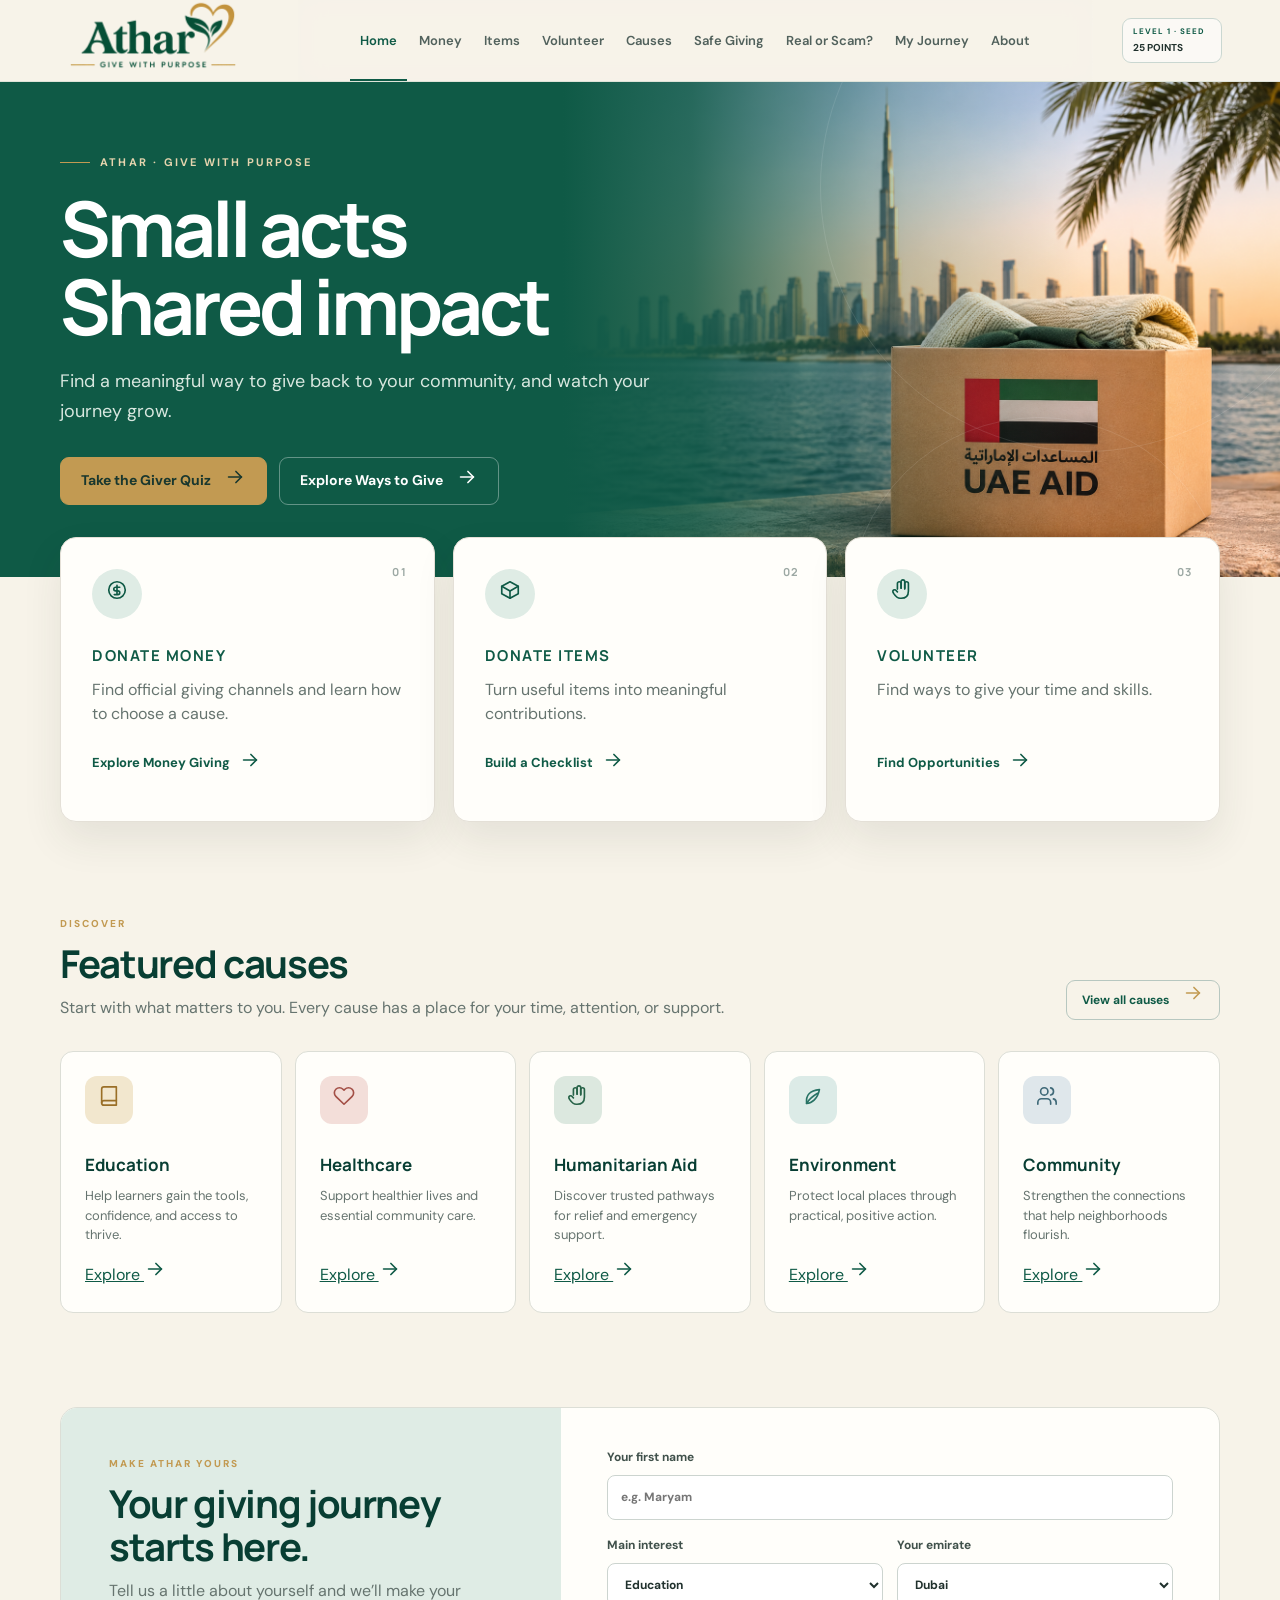
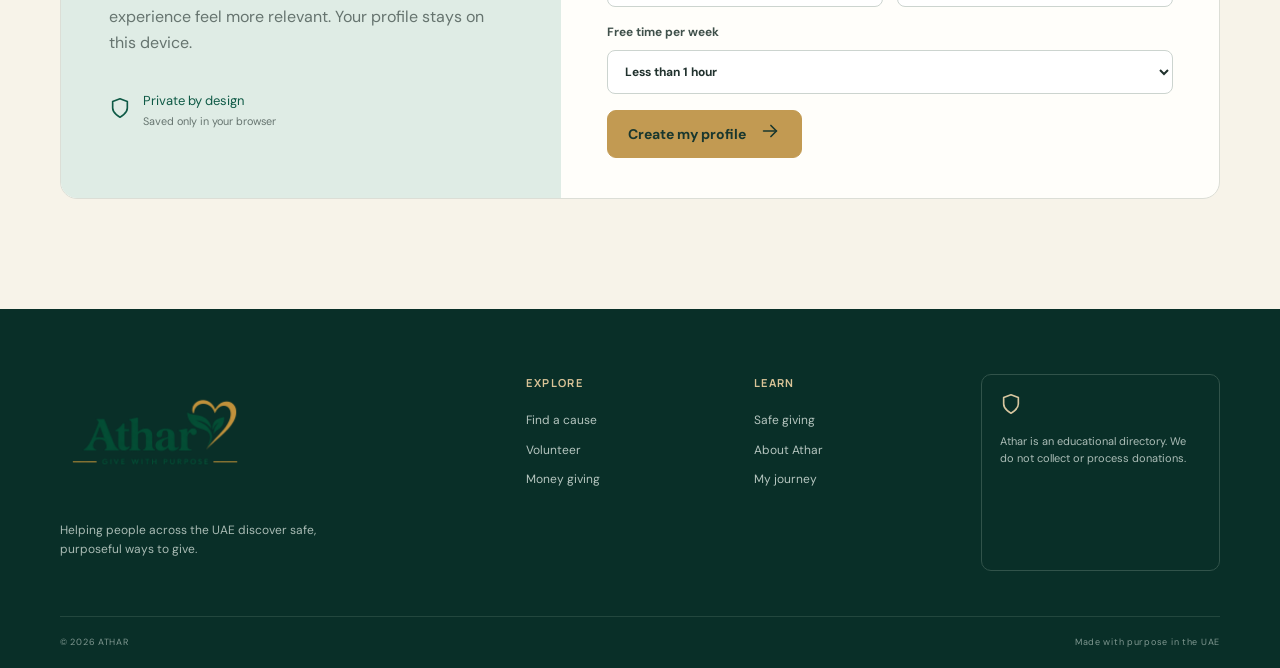
==== commit 8b54b794: "Update index.html" ====
--- a/index.html
+++ b/index.html
@@ -228,12 +228,9 @@
                         Help learners gain the tools, confidence, and access to thrive.
                     </p>
 
-                    <button
-                        type="button"
-                        class="explore-cause" href="causes.html">
-                        Explore
-                        <span data-icon="arrow"></span>
-                    </button>
+                    <a class="explore-cause" href="causes.html?category=education">
+                            Explore
+                     <span data-icon="arrow"></span> </a>
                 </article>
 
                 <article class="cause-card">
@@ -249,12 +246,9 @@
                         Support healthier lives and essential community care.
                     </p>
 
-                    <button
-                        type="button"
-                        class="explore-cause" href="causes.html">
-                        Explore
-                        <span data-icon="arrow"></span>
-                    </button>
+                <a class="explore-cause" href="causes.html?category=healthcare">
+                  Explore
+                 <span data-icon="arrow"></span> </a>
                 </article>
 
                 <article class="cause-card">
@@ -270,12 +264,10 @@
                         Discover trusted pathways for relief and emergency support.
                     </p>
 
-                    <button
-                        type="button"
-                        class="explore-cause" href="causes.html">
-                        Explore
-                        <span data-icon="arrow"></span>
-                    </button>
+                   <a class="explore-cause" href="causes.html?category=humanitarian-aid">
+                   Explore
+                   <span data-icon="arrow"></span></a>
+                    
                 </article>
 
                 <article class="cause-card">
@@ -291,11 +283,10 @@
                         Protect local places through practical, positive action.
                     </p>
 
-                    <button
-                        type="button"
-                        class="explore-cause" href="causes.html">
-                        Explore
-                        <span data-icon="arrow"></span>
+                  <a class="explore-cause" href="causes.html?category=environment">
+                   Explore
+                    <span data-icon="arrow"></span> </a>
+                        
                     </button>
                 </article>
 
@@ -312,12 +303,8 @@
                         Strengthen the connections that help neighborhoods flourish.
                     </p>
 
-                    <button
-                        type="button"
-                        class="explore-cause" href="causes.html">
-                        Explore
-                        <span data-icon="arrow"></span>
-                    </button>
+                    <a class="explore-cause" href="causes.html?category=community-inclusion">
+                      Explore <span data-icon="arrow"></span> </a>
                 </article>
             </div>
         </section>
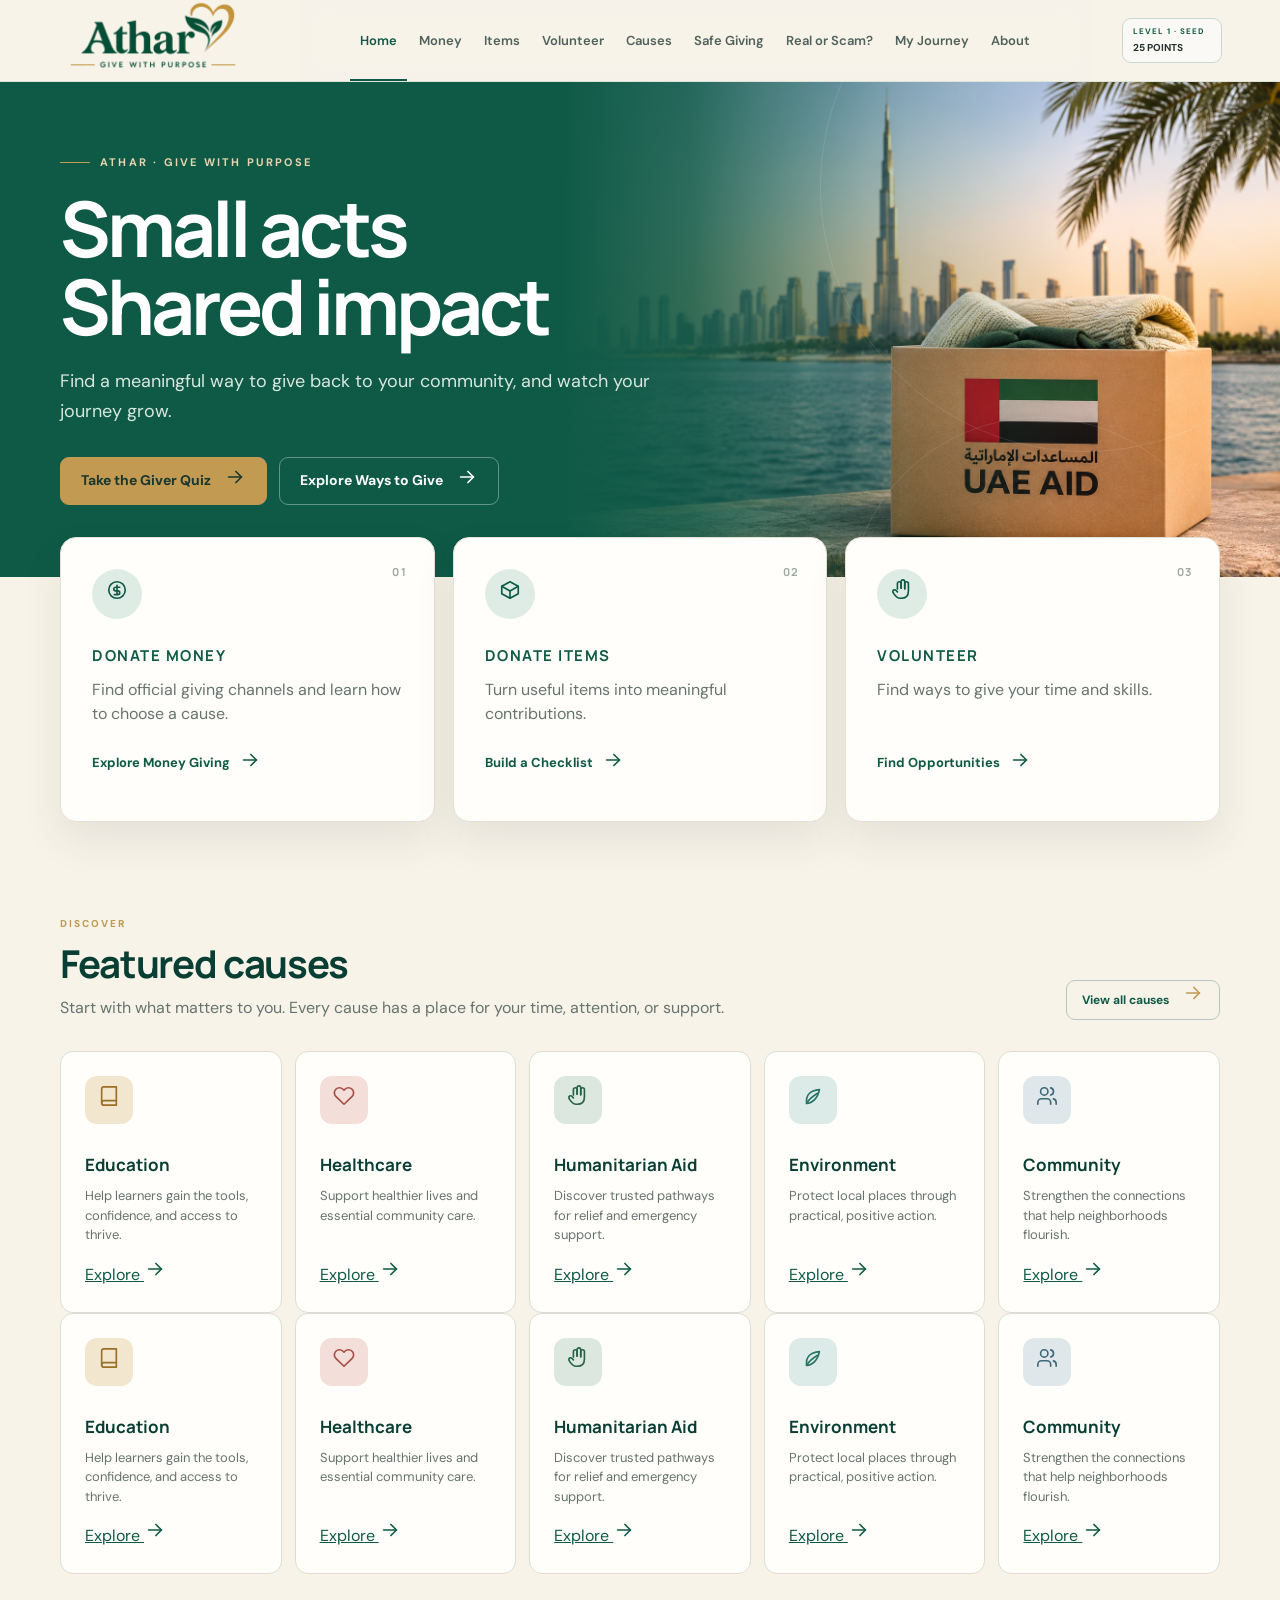
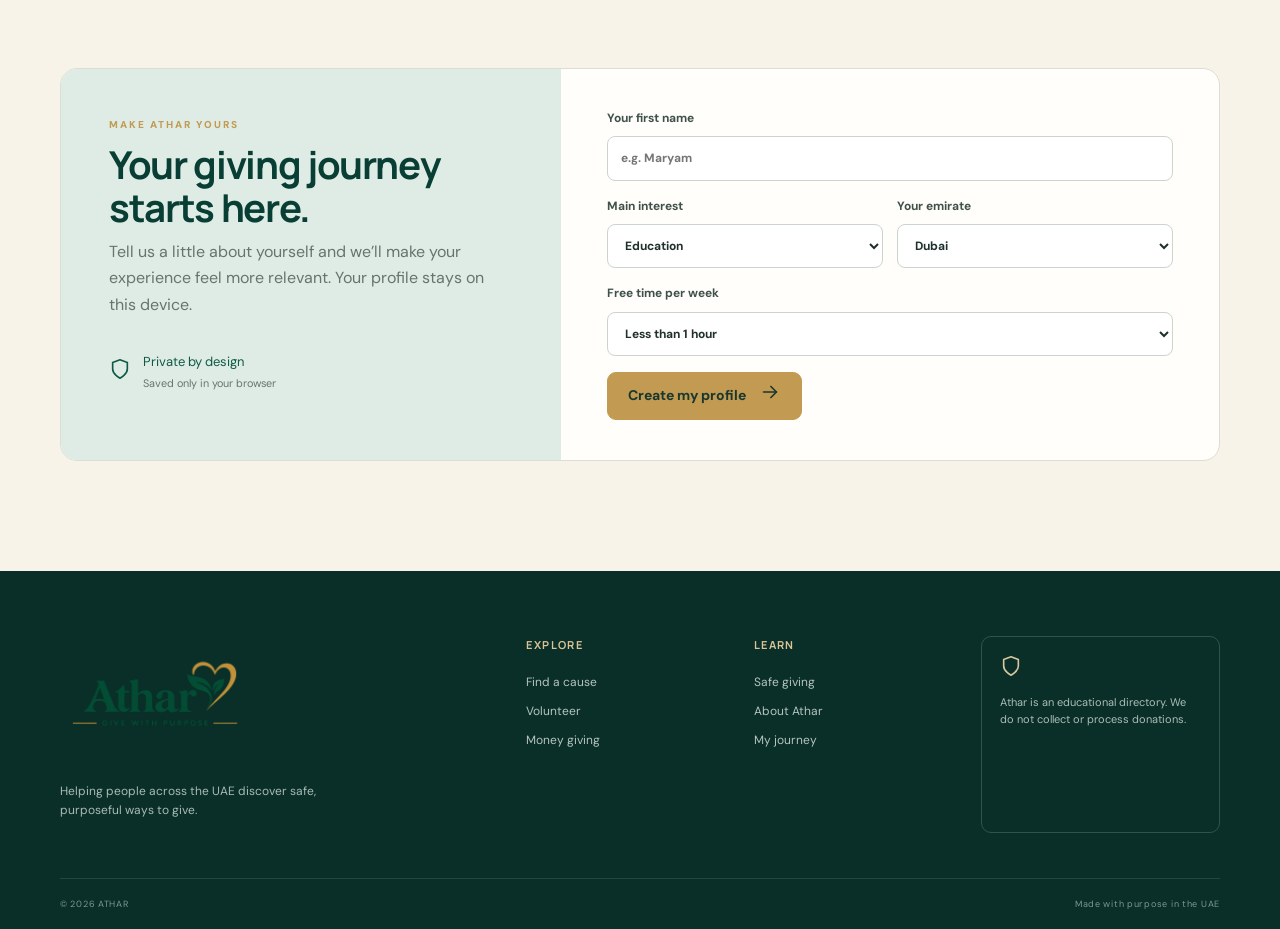
==== commit dc729c9e: "Update index.html" ====
--- a/index.html
+++ b/index.html
@@ -183,34 +183,145 @@
             </article>
         </section>
 
-        <!-- this section shows some of the causes that users can explore before going to the full causes page -->
-        <section
-            id="featured-causes"
-            class="section">
-
-            <div class="section-title">
-                <div>
-                    <span>
-                        DISCOVER
-                    </span>
-
-                    <h2>
-                        Featured causes
-                    </h2>
-
-                    <p>
-                        Start with what matters to you. Every cause has a place
-                        for your time, attention, or support.
-                    </p>
-                </div>
-
-                <a
-                    class="btn btn-secondary btn-small"
-                    href="causes.html">
-                    View all causes
-                    <span data-icon="arrow"></span>
-                </a>
-            </div>
+<!-- this section shows some of the causes that users can explore before going to the full causes page -->
+<section
+    id="featured-causes"
+    class="section">
+
+    <div class="section-title">
+        <div>
+            <span>
+                DISCOVER
+            </span>
+
+            <h2>
+                Featured causes
+            </h2>
+
+            <p>
+                Start with what matters to you. Every cause has a place
+                for your time, attention, or support.
+            </p>
+        </div>
+
+        <a
+            class="btn btn-secondary btn-small"
+            href="causes.html">
+            View all causes
+            <span data-icon="arrow"></span>
+        </a>
+    </div>
+
+    <!-- each card represents a different cause and the explore buttons can be connected to the javascript to provide more information to the user -->
+    <div class="cause-grid">
+
+        <article class="cause-card">
+            <div class="cause-icon gold">
+                <span data-icon="book"></span>
+            </div>
+
+            <h3>
+                Education
+            </h3>
+
+            <p>
+                Help learners gain the tools, confidence, and access to thrive.
+            </p>
+
+            <a
+                class="explore-cause"
+                href="causes.html?category=education">
+                Explore
+                <span data-icon="arrow"></span>
+            </a>
+        </article>
+
+        <article class="cause-card">
+            <div class="cause-icon rose">
+                <span data-icon="heart"></span>
+            </div>
+
+            <h3>
+                Healthcare
+            </h3>
+
+            <p>
+                Support healthier lives and essential community care.
+            </p>
+
+            <a
+                class="explore-cause"
+                href="causes.html?category=healthcare">
+                Explore
+                <span data-icon="arrow"></span>
+            </a>
+        </article>
+
+        <article class="cause-card">
+            <div class="cause-icon green">
+                <span data-icon="hands"></span>
+            </div>
+
+            <h3>
+                Humanitarian Aid
+            </h3>
+
+            <p>
+                Discover trusted pathways for relief and emergency support.
+            </p>
+
+            <a
+                class="explore-cause"
+                href="causes.html?category=humanitarian-aid">
+                Explore
+                <span data-icon="arrow"></span>
+            </a>
+        </article>
+
+        <article class="cause-card">
+            <div class="cause-icon mint">
+                <span data-icon="leaf"></span>
+            </div>
+
+            <h3>
+                Environment
+            </h3>
+
+            <p>
+                Protect local places through practical, positive action.
+            </p>
+
+            <a
+                class="explore-cause"
+                href="causes.html?category=environment">
+                Explore
+                <span data-icon="arrow"></span>
+            </a>
+        </article>
+
+        <article class="cause-card">
+            <div class="cause-icon blue">
+                <span data-icon="people"></span>
+            </div>
+
+            <h3>
+                Community
+            </h3>
+
+            <p>
+                Strengthen the connections that help neighborhoods flourish.
+            </p>
+
+            <a
+                class="explore-cause"
+                href="causes.html?category=community-inclusion">
+                Explore
+                <span data-icon="arrow"></span>
+            </a>
+        </article>
+
+    </div>
+</section>
 
  <!-- each card represents a different cause and the explore buttons can be connected to the javascript to provide more information to the user -->
             <div class="cause-grid">
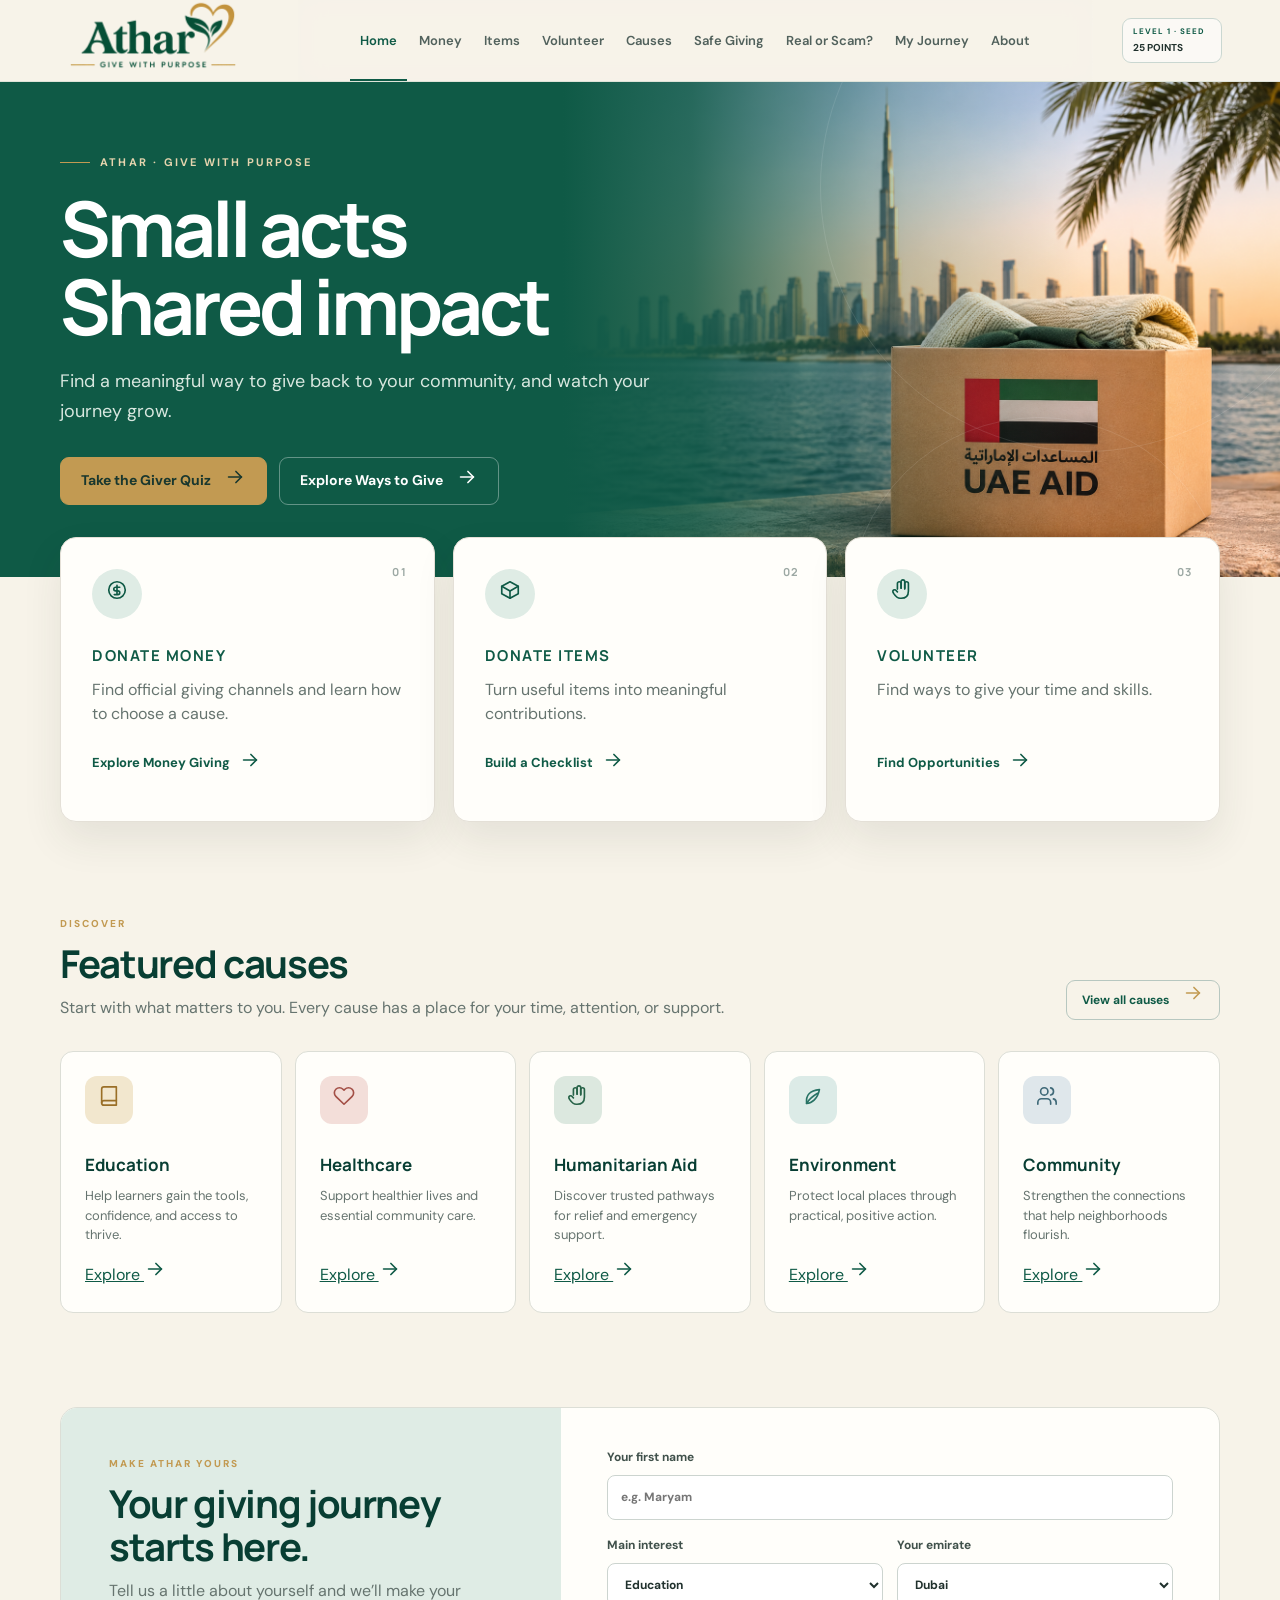
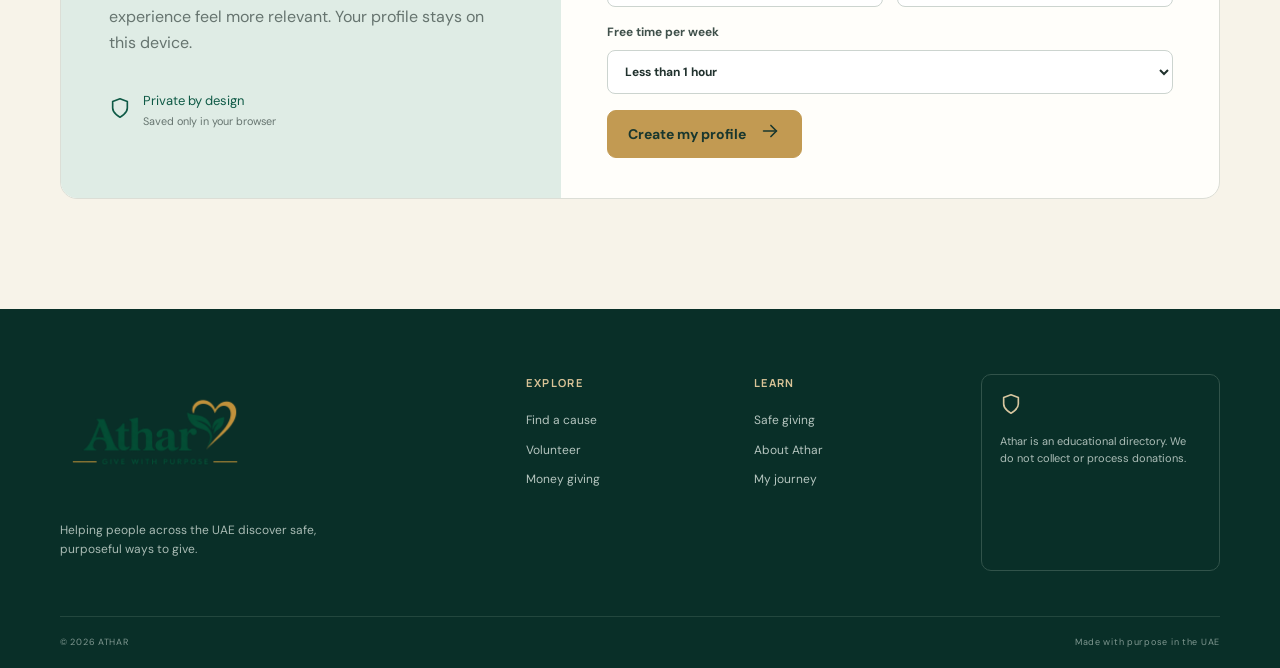
==== commit 5b6f9026: "Update index.html" ====
--- a/index.html
+++ b/index.html
@@ -212,213 +212,107 @@
         </a>
     </div>
 
-    <!-- each card represents a different cause and the explore buttons can be connected to the javascript to provide more information to the user -->
-    <div class="cause-grid">
-
-        <article class="cause-card">
-            <div class="cause-icon gold">
-                <span data-icon="book"></span>
-            </div>
-
-            <h3>
-                Education
-            </h3>
-
-            <p>
-                Help learners gain the tools, confidence, and access to thrive.
-            </p>
-
-            <a
-                class="explore-cause"
-                href="causes.html?category=education">
-                Explore
-                <span data-icon="arrow"></span>
-            </a>
-        </article>
-
-        <article class="cause-card">
-            <div class="cause-icon rose">
-                <span data-icon="heart"></span>
-            </div>
-
-            <h3>
-                Healthcare
-            </h3>
-
-            <p>
-                Support healthier lives and essential community care.
-            </p>
-
-            <a
-                class="explore-cause"
-                href="causes.html?category=healthcare">
-                Explore
-                <span data-icon="arrow"></span>
-            </a>
-        </article>
-
-        <article class="cause-card">
-            <div class="cause-icon green">
-                <span data-icon="hands"></span>
-            </div>
-
-            <h3>
-                Humanitarian Aid
-            </h3>
-
-            <p>
-                Discover trusted pathways for relief and emergency support.
-            </p>
-
-            <a
-                class="explore-cause"
-                href="causes.html?category=humanitarian-aid">
-                Explore
-                <span data-icon="arrow"></span>
-            </a>
-        </article>
-
-        <article class="cause-card">
-            <div class="cause-icon mint">
-                <span data-icon="leaf"></span>
-            </div>
-
-            <h3>
-                Environment
-            </h3>
-
-            <p>
-                Protect local places through practical, positive action.
-            </p>
-
-            <a
-                class="explore-cause"
-                href="causes.html?category=environment">
-                Explore
-                <span data-icon="arrow"></span>
-            </a>
-        </article>
-
-        <article class="cause-card">
-            <div class="cause-icon blue">
-                <span data-icon="people"></span>
-            </div>
-
-            <h3>
-                Community
-            </h3>
-
-            <p>
-                Strengthen the connections that help neighborhoods flourish.
-            </p>
-
-            <a
-                class="explore-cause"
-                href="causes.html?category=community-inclusion">
-                Explore
-                <span data-icon="arrow"></span>
-            </a>
-        </article>
-
-    </div>
+   
+<!-- each card represents a different cause and the explore buttons can be connected to the javascript to provide more information to the user -->
+<div class="cause-grid">
+
+    <article class="cause-card">
+        <div class="cause-icon gold">
+            <span data-icon="book"></span>
+        </div>
+
+        <h3>
+            Education
+        </h3>
+
+        <p>
+            Help learners gain the tools, confidence, and access to thrive.
+        </p>
+
+        <a class="explore-cause" href="causes.html?category=education">
+            Explore
+            <span data-icon="arrow"></span>
+        </a>
+    </article>
+
+    <article class="cause-card">
+        <div class="cause-icon rose">
+            <span data-icon="heart"></span>
+        </div>
+
+        <h3>
+            Healthcare
+        </h3>
+
+        <p>
+            Support healthier lives and essential community care.
+        </p>
+
+        <a class="explore-cause" href="causes.html?category=healthcare">
+            Explore
+            <span data-icon="arrow"></span>
+        </a>
+    </article>
+
+    <article class="cause-card">
+        <div class="cause-icon green">
+            <span data-icon="hands"></span>
+        </div>
+
+        <h3>
+            Humanitarian Aid
+        </h3>
+
+        <p>
+            Discover trusted pathways for relief and emergency support.
+        </p>
+
+        <a class="explore-cause" href="causes.html?category=humanitarian-aid">
+            Explore
+            <span data-icon="arrow"></span>
+        </a>
+    </article>
+
+    <article class="cause-card">
+        <div class="cause-icon mint">
+            <span data-icon="leaf"></span>
+        </div>
+
+        <h3>
+            Environment
+        </h3>
+
+        <p>
+            Protect local places through practical, positive action.
+        </p>
+
+        <a class="explore-cause" href="causes.html?category=environment">
+            Explore
+            <span data-icon="arrow"></span>
+        </a>
+    </article>
+
+    <article class="cause-card">
+        <div class="cause-icon blue">
+            <span data-icon="people"></span>
+        </div>
+
+        <h3>
+            Community
+        </h3>
+
+        <p>
+            Strengthen the connections that help neighborhoods flourish.
+        </p>
+
+        <a class="explore-cause" href="causes.html?category=community-inclusion">
+            Explore
+            <span data-icon="arrow"></span>
+        </a>
+    </article>
+
+</div>
 </section>
-
- <!-- each card represents a different cause and the explore buttons can be connected to the javascript to provide more information to the user -->
-            <div class="cause-grid">
-
-                <article class="cause-card">
-                    <div class="cause-icon gold">
-                        <span data-icon="book"></span>
-                    </div>
-
-                    <h3>
-                        Education
-                    </h3>
-
-                    <p>
-                        Help learners gain the tools, confidence, and access to thrive.
-                    </p>
-
-                    <a class="explore-cause" href="causes.html?category=education">
-                            Explore
-                     <span data-icon="arrow"></span> </a>
-                </article>
-
-                <article class="cause-card">
-                    <div class="cause-icon rose">
-                        <span data-icon="heart"></span>
-                    </div>
-
-                    <h3>
-                        Healthcare
-                    </h3>
-
-                    <p>
-                        Support healthier lives and essential community care.
-                    </p>
-
-                <a class="explore-cause" href="causes.html?category=healthcare">
-                  Explore
-                 <span data-icon="arrow"></span> </a>
-                </article>
-
-                <article class="cause-card">
-                    <div class="cause-icon green">
-                        <span data-icon="hands"></span>
-                    </div>
-
-                    <h3>
-                        Humanitarian Aid
-                    </h3>
-
-                    <p>
-                        Discover trusted pathways for relief and emergency support.
-                    </p>
-
-                   <a class="explore-cause" href="causes.html?category=humanitarian-aid">
-                   Explore
-                   <span data-icon="arrow"></span></a>
-                    
-                </article>
-
-                <article class="cause-card">
-                    <div class="cause-icon mint">
-                        <span data-icon="leaf"></span>
-                    </div>
-
-                    <h3>
-                        Environment
-                    </h3>
-
-                    <p>
-                        Protect local places through practical, positive action.
-                    </p>
-
-                  <a class="explore-cause" href="causes.html?category=environment">
-                   Explore
-                    <span data-icon="arrow"></span> </a>
-                        
-                    </button>
-                </article>
-
-                <article class="cause-card">
-                    <div class="cause-icon blue">
-                        <span data-icon="people"></span>
-                    </div>
-
-                    <h3>
-                        Community
-                    </h3>
-
-                    <p>
-                        Strengthen the connections that help neighborhoods flourish.
-                    </p>
-
-                    <a class="explore-cause" href="causes.html?category=community-inclusion">
-                      Explore <span data-icon="arrow"></span> </a>
-                </article>
-            </div>
-        </section>
 
  <!-- this profile section allows the user to enter a few basic preferences so the website can make the experience feel  more personal without requiring an account -->
         <section
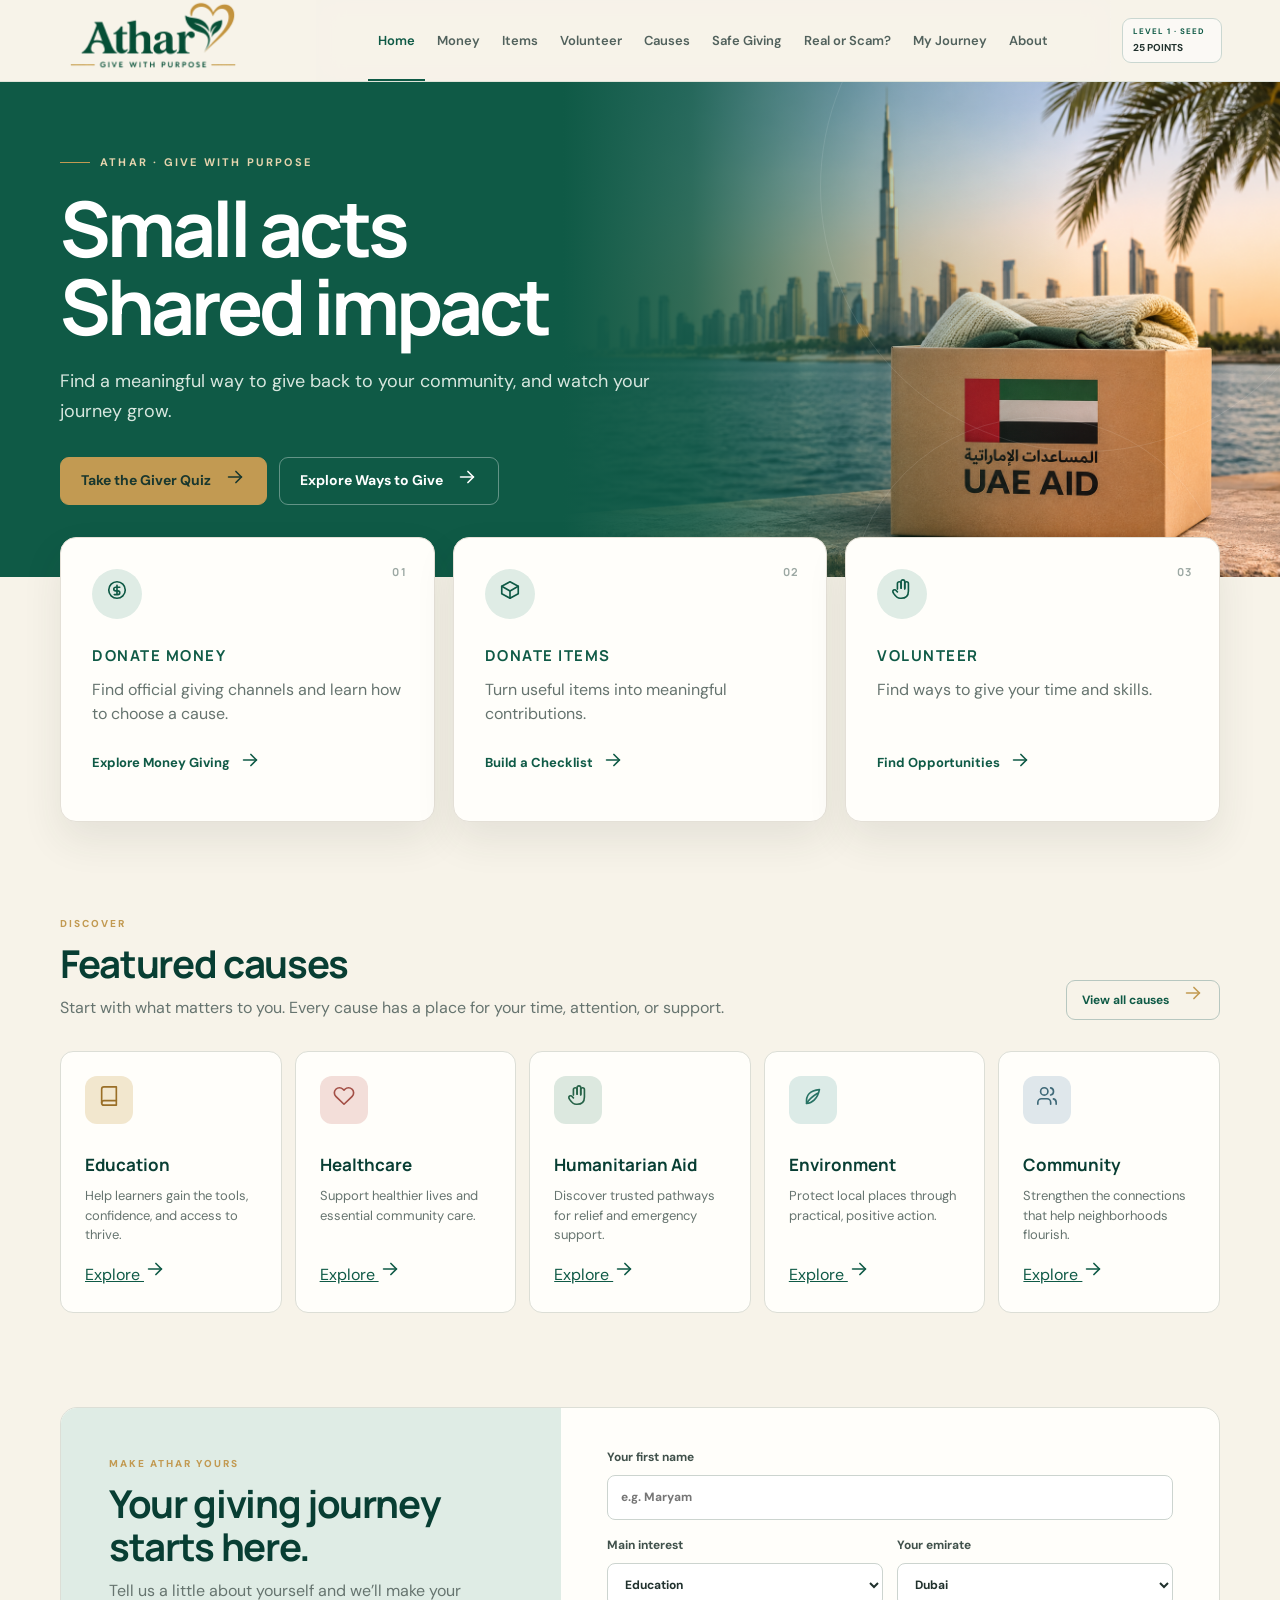
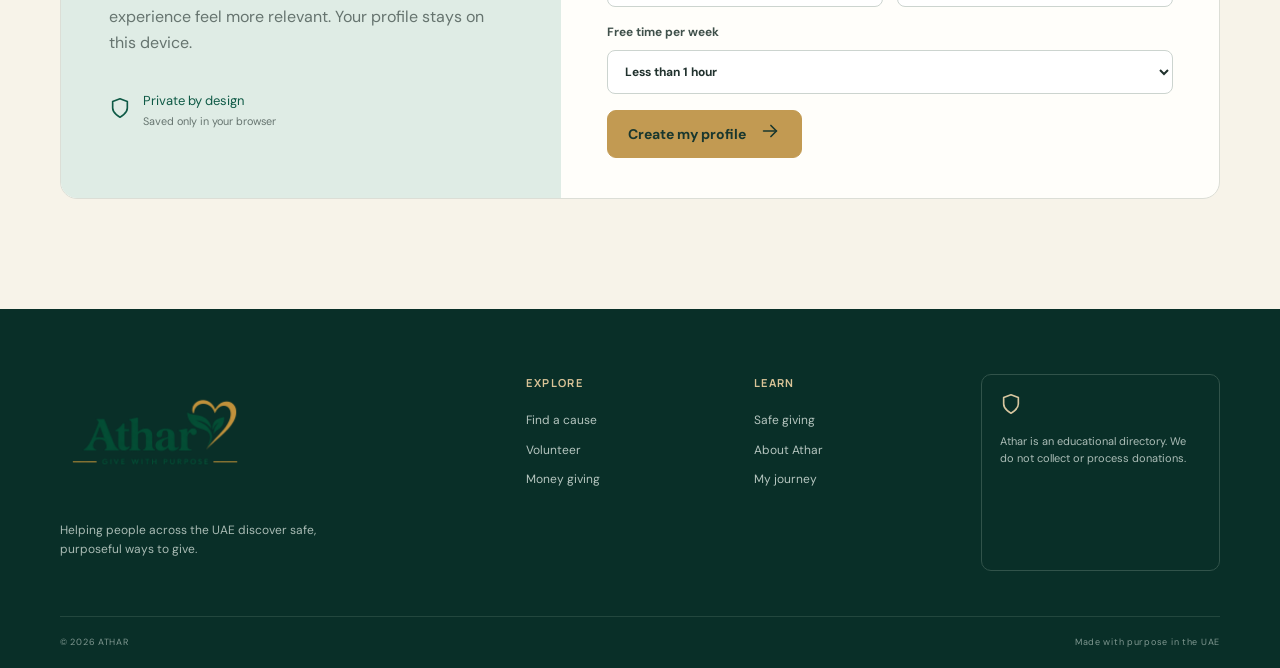
==== commit 9ba60911: "update file" ====
--- a/index.html
+++ b/index.html
@@ -606,7 +606,7 @@
 </div>
 
 <!-- these javascript files handle the interactive parts of the page including the icons, quiz, profile, points, menu, and other actions -->
-<script src="js/ather.js"></script>
+<script src="js/athar.js"></script>
 <script src="js/index.js"></script>
 </body>
 </html>
--- a/css/style.css
+++ b/css/style.css
@@ -1,14 +1,9 @@
 @import url('https://fonts.googleapis.com/css2?family=DM+Sans:wght@400;500;600;700&family=Manrope:wght@500;600;700;800&display=swap');
 
-/* =========================================================
-   ATHAR — MASTER STYLESHEET
-   Shared design for all ATHAR pages
-   ========================================================= */
-
-
-/* =========================================================
-   1. GLOBAL
-   ========================================================= */
+/*ATHAR — main stylesheet Shared design for all ATHAR pages */
+
+
+/* global design */
 
 :root {
     --cream: #f7f3e9;
@@ -48,10 +43,7 @@
     line-height: 1.6;
 }
 
-button,
-input,
-select,
-textarea {
+button,input,select,textarea {
     font: inherit;
 }
 
@@ -68,10 +60,7 @@
     color: var(--emerald);
 }
 
-h1,
-h2,
-h3,
-h4 {
+h1,h2,h3,h4 {
     margin-top: 0;
     font-family: 'Manrope', sans-serif;
 }
@@ -95,10 +84,7 @@
 }
 
 
-/* =========================================================
-   2. MAIN ATHAR HEADER
-   Used by the homepage
-   ========================================================= */
+/*  homepag header*/
 
 .site-header {
     height: 82px;
@@ -122,9 +108,7 @@
 }
 
 
-/* =========================================================
-   3. LOGO
-   ========================================================= */
+/* logo pic */
 
 .logo {
     display: flex;
@@ -147,9 +131,7 @@
 }
 
 
-/* =========================================================
-   4. MAIN NAVIGATION
-   ========================================================= */
+/* main navigation*/
 
 .header-inner nav {
     display: flex;
@@ -177,18 +159,13 @@
     align-items: center;
 }
 
-.header-inner nav a:hover,
-.header-inner nav a.active,
-.header-inner nav button:hover,
-.header-inner nav button.active {
+.header-inner nav a:hover,.header-inner nav a.active,.header-inner nav button:hover,.header-inner nav button.active {
     color: var(--emerald);
     border-bottom-color: var(--emerald);
 }
 
 
-/* =========================================================
-   5. USER AREA
-   ========================================================= */
+/* user area */
 
 .user-nav {
     display: flex;
@@ -243,9 +220,7 @@
 }
 
 
-/* =========================================================
-   6. HERO
-   ========================================================= */
+/*hero section */
 
 .page-hero {
     min-height: 440px;
@@ -335,9 +310,7 @@
 }
 
 
-/* =========================================================
-   7. HERO IMAGE
-   ========================================================= */
+/* hero "donation" image */
 
 .hero-image {
     position: absolute;
@@ -372,10 +345,7 @@
 
     background: linear-gradient(
         90deg,
-        var(--emerald) 0%,
-        rgba(15, 90, 70, 0.85) 18%,
-        rgba(15, 90, 70, 0.25) 48%,
-        rgba(15, 90, 70, 0) 72%
+        var(--emerald) 0%, rgba(15, 90, 70, 0.85) 18%, rgba(15, 90, 70, 0.25) 48%,rgba(15, 90, 70, 0) 72%
     );
 }
 
@@ -384,9 +354,7 @@
 }
 
 
-/* =========================================================
-   8. BUTTONS
-   ========================================================= */
+/*buttons */
 
 .button-row {
     display: flex;
@@ -430,30 +398,25 @@
     border-color: rgba(255, 255, 255, 0.35);
 }
 
-.section .btn-secondary,
-.section-title .btn-secondary {
+.section .btn-secondary,.section-title .btn-secondary {
     color: var(--emerald);
     border-color: #b7c7c0;
 }
 
-.btn-small,
-.btn.small {
+.btn-small,.btn.small {
     min-height: 40px;
     padding: 0 15px;
     font-size: 12px;
 }
 
-.btn.outline,
-.outline {
+.btn.outline,.outline {
     background: transparent;
     border-color: #b7c7c0;
     color: var(--emerald);
 }
 
 
-/* =========================================================
-   9. GIVING CARDS
-   ========================================================= */
+/* giving cards */
 
 .giving-grid {
     display: grid;
@@ -550,9 +513,7 @@
     line-height: 1.55;
 }
 
-.giving-card > a,
-.giving-card > button,
-.cause-card > button {
+.giving-card > a,.giving-card > button,.cause-card > button {
     display: flex;
     align-items: center;
     gap: 9px;
@@ -571,9 +532,7 @@
 }
 
 
-/* =========================================================
-   10. SECTIONS
-   ========================================================= */
+/* sections */
 
 .section {
     padding-top: 94px;
@@ -592,8 +551,7 @@
     max-width: 680px;
 }
 
-.section-title span,
-.tiny-label {
+.section-title span,.tiny-label {
     display: block;
 
     margin-bottom: 10px;
@@ -606,10 +564,7 @@
     letter-spacing: 0.2em;
 }
 
-.section-title h2,
-.profile-setup h2,
-.checklist-layout h2,
-.feedback-section h2 {
+.section-title h2,.profile-setup h2,.checklist-layout h2,.feedback-section h2 {
     margin-bottom: 10px;
 
     color: var(--dark);
@@ -628,9 +583,7 @@
 }
 
 
-/* =========================================================
-   11. CAUSES
-   ========================================================= */
+/* causes page*/
 
 .cause-grid {
     display: grid;
@@ -715,9 +668,7 @@
 }
 
 
-/* =========================================================
-   12. PROFILE
-   ========================================================= */
+/* profile */
 
 .profile-setup {
     display: grid;
@@ -761,9 +712,7 @@
 }
 
 
-/* =========================================================
-   13. FORMS
-   ========================================================= */
+/* forms */
 
 label {
     display: block;
@@ -778,9 +727,7 @@
     margin-bottom: 16px;
 }
 
-input,
-select,
-textarea {
+input,select,textarea {
     display: block;
 
     width: 100%;
@@ -798,9 +745,7 @@
     color: var(--charcoal);
 }
 
-input:focus,
-select:focus,
-textarea:focus {
+input:focus,select:focus,textarea:focus {
     border-color: var(--emerald);
 
     box-shadow:
@@ -830,9 +775,7 @@
 }
 
 
-/* =========================================================
-   14. JOURNEY / PROGRESS
-   ========================================================= */
+/*jouney page */
 
 .journey-card {
     min-height: 340px;
@@ -897,25 +840,17 @@
 
 .progress {
     height: 7px;
-
     margin: 15px 0;
-
     border-radius: 10px;
-
     overflow: hidden;
-
     background: #d7ded9;
 }
 
 .progress i {
     height: 100%;
-
     display: block;
-
     border-radius: inherit;
-
     background: var(--gold);
-
     transition: width 0.5s ease;
 }
 
@@ -925,43 +860,32 @@
     gap: 25px;
 
     color: #bdcbc6;
-
     font-size: 10px;
 }
 
 .stat-row b {
     display: block;
-
     color: white;
-
     font-size: 19px;
 }
 
 
-/* =========================================================
-   15. SHARED CARD STYLE
-   For Money / Items / About / Safe Giving
-   ========================================================= */
+/* shared style for money, items, about and safe giving */
 
 .card {
     margin: 0 0 30px;
-
     padding: 32px;
-
     border: 1px solid var(--line);
     border-radius: 17px;
 
     background: var(--white);
-
     box-shadow:
         0 10px 30px rgba(35, 50, 44, 0.05);
 }
 
 .card h2 {
     margin-bottom: 12px;
-
-    color: var(--emerald);
-
+    color: var(--emerald);
     font-size: 28px;
 }
 
@@ -971,11 +895,8 @@
 
 .lead {
     max-width: 780px;
-
     margin-bottom: 32px;
-
     color: var(--muted);
-
     font-size: 18px;
     line-height: 1.7;
 }
@@ -983,31 +904,19 @@
 
 
 
-/*16. SHARED NAVIGATION */
-
-/* =========================================================
-   16. SHARED NAVIGATION
-   works with the older teammate pages too
-   ========================================================= */
+/* shared navigation for the pages  */
 
 .nav {
     min-height: 82px;
-
     background: rgba(247, 243, 233, 0.94);
     border-bottom: 1px solid rgba(15, 90, 70, 0.1);
-
     display: flex;
     align-items: center;
-
     gap: 2px;
-
     padding: 0 4.5%;
-
     white-space: nowrap;
-
     position: relative;
     z-index: 30;
-
     backdrop-filter: blur(14px);
 }
 
@@ -1018,96 +927,69 @@
 .nav .brand {
     display: flex;
     align-items: center;
-
     margin-right: auto;
-
     flex-shrink: 0;
-
     line-height: 0;
 }
 
 .nav .brand img {
     width: 190px;
     height: auto;
-
     display: block;
-
     object-fit: contain;
 }
 
 .nav .brand:not(:has(img)) {
     color: var(--emerald);
-
     font-family: 'Manrope', sans-serif;
     font-size: 22px;
     font-weight: 800;
-
     line-height: 1;
 }
 
 .nav .link {
     padding: 5px 10px 2px;
-
     border-bottom: 2px solid transparent;
-
     color: #51615c;
-
     font-size: 13px;
     font-weight: 600;
-
     white-space: nowrap;
-
     display: flex;
     align-items: center;
 }
 
-.nav .link:hover,
-.nav .link.current {
+.nav .link:hover,.nav .link.current {
     color: var(--emerald);
     border-bottom-color: var(--emerald);
 }
 
 .chip {
     min-width: 100px;
-
     padding: 6px 10px;
-
     border: 1px solid #cad7d1;
     border-radius: 9px;
-
     background: rgba(255, 255, 255, 0.5);
-
-    color: var(--emerald);
-
+    color: var(--emerald);
     font-size: 8px;
     font-weight: 700;
-
     letter-spacing: 0.12em;
-
     margin-left: 8px;
 }
 .badges {
     list-style: none;
-
     padding: 0;
     margin: 0;
-
-    display: grid;
-
+    display: grid;
     grid-template-columns:
-        repeat(auto-fit, minmax(230px, 1fr));
-
+    repeat(auto-fit, minmax(230px, 1fr));
     gap: 15px;
 }
 
 .badge {
     padding: 22px;
-
     border: 1px solid var(--line);
     border-radius: 13px;
-
     background: var(--soft);
-
     color: var(--charcoal);
 }
 
@@ -1117,9 +999,7 @@
 
 .badge p {
     margin: 7px 0 12px;
-
     color: var(--muted);
-
     font-size: 13px;
 }
 
@@ -1132,15 +1012,11 @@
 }
 
 
-
 .picks {
     display: grid;
-
     grid-template-columns:
-        repeat(auto-fit, minmax(180px, 1fr));
-
+   repeat(auto-fit, minmax(180px, 1fr));
     gap: 10px;
-
     margin: 18px 0 22px;
 }
 
@@ -1148,16 +1024,11 @@
     display: flex;
     align-items: center;
     gap: 9px;
-
     padding: 12px 14px;
-
     border: 1px solid var(--line);
     border-radius: 10px;
-
     background: var(--cream-2);
-
     cursor: pointer;
-
     transition: 0.2s;
 }
 
@@ -1185,7 +1056,6 @@
 
 .resource-grid {
     display: grid;
-
     grid-template-columns: repeat(3, 1fr);
 
     gap: 17px;
@@ -1193,14 +1063,11 @@
 
 .resource-card {
     min-height: 310px;
-
     padding: 26px;
-
     border: 1px solid var(--line);
     border-radius: 13px;
 
     background: var(--white);
-
     display: flex;
     flex-direction: column;
 }
@@ -1216,7 +1083,6 @@
     height: 44px;
 
     border-radius: 9px;
-
     display: grid;
     place-items: center;
 
@@ -1226,7 +1092,6 @@
 
 .verified {
     color: var(--success);
-
     font-size: 9px;
     font-weight: 800;
 
@@ -1236,54 +1101,42 @@
 
 .category {
     margin-top: 25px;
-
     color: var(--gold);
-
     font-size: 10px;
     font-weight: 800;
-
     letter-spacing: 0.15em;
     text-transform: uppercase;
 }
 
 .resource-card h3 {
     margin: 7px 0;
-
     color: var(--dark);
-
     font-size: 18px;
 }
 
 .resource-card p {
     flex: 1;
-
     color: var(--muted);
-
     font-size: 13px;
     line-height: 1.55;
 }
 
 .location {
     margin: 10px 0 18px;
-
     color: var(--muted);
-
     font-size: 11px;
 }
 
 .resource-card a {
     display: flex;
     justify-content: space-between;
-
     padding-top: 16px;
-
     border-top: 1px solid var(--line);
 
     color: var(--emerald);
 
     font-size: 12px;
     font-weight: 700;
-
     text-decoration: none;
 }
 
@@ -1292,22 +1145,17 @@
 
 .categories-strip {
     display: grid;
-
     grid-template-columns: repeat(4, 1fr);
-
     gap: 12px;
-
     padding-top: 35px;
 }
 
 .categories-strip > div {
     padding: 17px;
-
     border: 1px solid var(--line);
     border-radius: 11px;
 
     background: var(--white);
-
     display: flex;
     align-items: center;
     gap: 14px;
@@ -1325,11 +1173,8 @@
 
 .checklist-layout {
     display: grid;
-
     grid-template-columns: 0.9fr 1.1fr;
-
     gap: 60px;
-
     align-items: start;
 }
 
@@ -1340,24 +1185,17 @@
 
 .builder-card {
     margin-top: 30px;
-
     padding: 25px;
-
     border-radius: 12px;
-
     background: var(--cream-2);
 }
 
 .checklist-card {
     padding: 31px;
-
     border: 1px solid var(--line);
     border-radius: 15px;
-
     background: var(--white);
-
-    box-shadow:
-        0 15px 40px rgba(35, 50, 44, 0.08);
+    box-shadow:0 15px 40px rgba(35, 50, 44, 0.08);
 }
 
 .checklist-head {
@@ -1368,10 +1206,8 @@
 
 .checklist-head span {
     color: var(--gold);
-
     font-size: 9px;
     font-weight: 800;
-
     letter-spacing: 0.16em;
 }
 
@@ -1391,29 +1227,22 @@
     display: flex;
     align-items: center;
     gap: 12px;
-
     padding: 13px 0;
-
     border-bottom: 1px solid #ecece7;
-
     cursor: pointer;
 }
 
-.checks input,
-.challenge-grid input {
+.checks input,.challenge-grid input {
     display: none;
 }
 
 .checks i {
     width: 22px;
     height: 22px;
-
     border: 1px solid #b8c3be;
     border-radius: 5px;
-
     display: grid;
     place-items: center;
-
     color: transparent;
 }
 
@@ -1428,18 +1257,11 @@
 }
 
 
-
-
-.notice,
-.warning {
+.notice,.warning {
     margin-top: 25px;
-
     padding: 16px 18px;
-
     border-radius: 10px;
-
     background: #f8f2e5;
-
     border-left: 3px solid var(--gold);
 }
 
@@ -1462,23 +1284,18 @@
 }
 
 
-
-
 .filter-chips {
     display: flex;
     flex-wrap: wrap;
 
     gap: 9px;
-
     margin-bottom: 32px;
 }
 
 .filter-chips button {
     padding: 9px 16px;
-
     border: 1px solid #cad2ce;
     border-radius: 30px;
-
     background: transparent;
 
     font-size: 12px;
@@ -1487,19 +1304,14 @@
 
 .filter-chips button.selected {
     border-color: var(--emerald);
-
     background: var(--emerald);
     color: white;
 }
 
 .select-filters {
     display: grid;
-
-    grid-template-columns:
-        repeat(2, minmax(200px, 320px));
-
+    grid-template-columns:repeat(2, minmax(200px, 320px));
     gap: 14px;
-
     margin-bottom: 32px;
 }
 
@@ -1508,67 +1320,49 @@
 
 .empty-state {
     grid-column: 1 / -1;
-
     padding: 50px;
-
     border: 1px dashed #b8c3be;
     border-radius: 12px;
-
     color: var(--muted);
-
     text-align: center;
 }
 
 .empty-state h3 {
     margin: 12px 0 5px;
-
     color: var(--dark);
 }
 
 
-/* game*/
+/* game page*/
 
 .game-card {
     margin-bottom: 30px;
-
     padding: 35px;
-
     border: 1px solid var(--line);
     border-radius: 17px;
-
     background: var(--white);
-
-    box-shadow:
-        0 10px 30px rgba(35, 50, 44, 0.05);
+    box-shadow:0 10px 30px rgba(35, 50, 44, 0.05);
 }
 
 .game-card .small {
     color: var(--muted);
-
     font-size: 12px;
 }
 
 .game-card .kind {
     margin-top: 20px;
-
     color: var(--gold);
-
     font-size: 11px;
     font-weight: 800;
-
     letter-spacing: 0.15em;
     text-transform: uppercase;
 }
 
 .game-card .msg {
     max-width: 800px;
-
     padding: 25px;
-
     border-left: 4px solid var(--emerald);
-
     background: var(--soft);
-
     color: var(--dark);
 
     font-size: 18px;
@@ -1585,11 +1379,8 @@
 
 .feedback {
     margin-top: 20px;
-
     padding: 15px;
-
     border-radius: 9px;
-
     background: var(--soft);
 }
 
@@ -1606,25 +1397,21 @@
 
 /* journey page*/
 
-.level-top,
-.level-row {
-    display: flex;
-
+.level-top,.level-row {
+    display: flex;
     align-items: flex-end;
     justify-content: space-between;
 
     gap: 20px;
-
     margin: 4px 0 14px;
 }
 
 .level-name {
     color: var(--emerald);
-
+   
     font-family: 'Manrope', sans-serif;
     font-size: 45px;
     font-weight: 800;
-
     line-height: 1.05;
 }
 
@@ -1633,28 +1420,19 @@
     font-size: 18px;
 }
 
-.bar,
-.progress-track {
+.bar,.progress-track {
     height: 14px;
-
     border-radius: 30px;
-
     background: #dfe9e3;
-
     overflow: hidden;
 }
 
-.bar span,
-.progress-fill {
+.bar span,.progress-fill {
     display: block;
-
     height: 100%;
     width: 0;
-
     border-radius: inherit;
-
     background: var(--emerald);
-
     transition: width 0.3s ease;
 }
 
@@ -1664,22 +1442,16 @@
 
 .badge-grid {
     display: grid;
-
     grid-template-columns: repeat(3, 1fr);
-
     gap: 18px;
 }
 
 .badge-card {
     min-height: 145px;
-
     padding: 22px;
-
     border: 2px solid var(--line);
     border-radius: 16px;
-
     background: var(--cream-2);
-
     display: flex;
     flex-direction: column;
 }
@@ -1691,103 +1463,79 @@
 
 .badge-card h3 {
     margin-bottom: 6px;
-
-    color: var(--emerald);
-
+    color: var(--emerald);
     font-size: 19px;
 }
 
 .badge-card p {
     color: var(--muted);
-
     font-size: 13px;
 }
 
 .badge-status {
     margin-top: auto;
-
     color: var(--muted);
-
     font-size: 10px;
     font-weight: 800;
-
     letter-spacing: 0.08em;
     text-transform: uppercase;
 }
 
 
 
-.small-acts > p,
-.activity-section > p {
+.small-acts > p, .activity-section > p {
     color: var(--muted);
 }
 
 .act-list {
     display: grid;
-
     gap: 7px;
-
     margin: 12px 0 20px;
 }
 
 .act-list label {
     display: flex;
     align-items: center;
-
     gap: 12px;
-
     font-size: 14px;
 }
 
 .act-list input {
     width: 20px;
     height: 20px;
-
     margin: 0;
-
     accent-color: var(--emerald);
 }
 
 .activity-empty {
     padding: 15px;
-
     border-radius: 12px;
-
     background: var(--cream-2);
-
     text-align: center;
 }
 
 .activity-empty h3 {
     margin-bottom: 3px;
-
     color: var(--dark);
 }
 
 .activity-empty p {
     margin: 0;
-
     color: var(--muted);
 }
 
 .activity-list {
     list-style: none;
-
     padding: 0;
     margin: 0;
-
-    display: grid;
-
+    display: grid;
     gap: 10px;
 }
 
 .activity-list li {
     padding: 12px 16px;
-
     border-radius: 10px;
-
     background: var(--cream-2);
-
     color: var(--muted);
 }
 
@@ -1796,23 +1544,16 @@
 
 .totals {
     display: grid;
-
     grid-template-columns: repeat(3, 1fr);
-
     gap: 12px;
-
     margin: 20px 0;
 }
 
 .totals > div {
     padding: 20px;
-
     border-radius: 12px;
-
     background: var(--soft);
-
     color: var(--muted);
-
     text-align: center;
 }
 
@@ -1828,9 +1569,7 @@
 
 .log {
     display: grid;
-
     grid-template-columns: 1fr 1fr;
-
     gap: 14px;
 }
 
@@ -1844,21 +1583,16 @@
 
 .entries {
     list-style: none;
-
     padding: 0;
     margin: 25px 0 0;
-
-    display: grid;
-
+    display: grid;
     gap: 10px;
 }
 
 .entries li {
     padding: 13px 16px;
-
     border: 1px solid var(--line);
     border-radius: 10px;
-
     background: var(--cream-2);
 }
 
@@ -1866,41 +1600,30 @@
 
 .days {
     list-style: none;
-
     padding: 0;
     margin: 20px 0;
-
-    display: grid;
-
+    display: grid;
     grid-template-columns: repeat(7, 1fr);
-
     gap: 8px;
 }
 
 .days li {
     padding: 13px 5px;
-
     border: 1px solid var(--line);
     border-radius: 10px;
-
     background: var(--cream-2);
-
     text-align: center;
-
     font-size: 12px;
 }
 
 .days li.done {
     border-color: var(--emerald);
-
     background: var(--soft);
-
     color: var(--emerald);
 }
 
 .streak {
     color: var(--gold);
-
     font-weight: 700;
 }
 
@@ -1909,9 +1632,7 @@
 
 .cause-discovery {
     display: grid;
-
     grid-template-columns: 1fr 1fr;
-
     gap: 18px;
 }
 
@@ -1920,32 +1641,22 @@
 
 footer {
     margin-top: 110px;
-
     background: #092f28;
-
     color: white;
 }
 
 .footer-main {
     width: min(1160px, 91%);
-
     margin: auto;
-
     padding: 65px 0 45px;
-
-    display: grid;
-
-    grid-template-columns:
-        1.7fr 0.7fr 0.7fr 1fr;
-
+    display: grid;
+    grid-template-columns: 1.7fr 0.7fr 0.7fr 1fr;
     gap: 60px;
 }
 
 .footer-main > div:first-child p {
     max-width: 260px;
-
     margin-top: 20px;
-
     color: #a9bbb4;
 
     font-size: 12px;
@@ -1954,21 +1665,15 @@
 
 .footer-main h4 {
     color: #d9c397;
-
     font-size: 11px;
-
     letter-spacing: 0.13em;
 }
 
 .footer-main a:not(.logo) {
     display: block;
-
     padding: 5px 0;
-
     color: #b5c5bf;
-
     font-size: 12px;
-
     text-decoration: none;
 }
 
@@ -1978,36 +1683,26 @@
 
 .footer-note {
     padding: 18px;
-
     border: 1px solid #31534a;
     border-radius: 10px;
-
     color: #d7c69f;
 }
 
 .footer-note p {
     margin: 10px 0 0;
-
     color: #acbdb7;
-
     font-size: 11px;
     line-height: 1.55;
 }
 
 .footer-bottom {
     width: min(1160px, 91%);
-
     margin: auto;
-
     padding: 18px 0;
-
     border-top: 1px solid #23473e;
-
     display: flex;
     justify-content: space-between;
-
     color: #7f9790;
-
     font-size: 9px;
 
     letter-spacing: 0.08em;
@@ -2018,30 +1713,21 @@
 
 .quiz-overlay {
     position: fixed;
-
     inset: 0;
-
     z-index: 100;
-
     padding: 20px;
 
     background: rgba(4, 31, 25, 0.7);
-
     display: grid;
     place-items: center;
-
     backdrop-filter: blur(4px);
 }
 
 .quiz-modal {
     width: min(700px, 100%);
-
     min-height: 560px;
-
     padding: 42px 52px;
-
     border-radius: 18px;
-
     background: var(--cream);
 
     position: relative;
@@ -2052,14 +1738,10 @@
 
 .modal-close {
     position: absolute;
-
     top: 17px;
     right: 17px;
-
     border: 0;
-
     background: transparent;
-
     color: var(--muted);
 }
 
@@ -2072,7 +1754,6 @@
 
 .quiz-top > span {
     color: var(--muted);
-
     font-size: 11px;
     font-weight: 700;
 }
@@ -2085,60 +1766,46 @@
     margin: 8px 0 25px;
 
     color: var(--dark);
-
     font-size: 34px;
     line-height: 1.2;
 }
 
 .quiz-answers {
     display: grid;
-
     grid-template-columns: 1fr 1fr;
-
     gap: 11px;
 }
 
 .quiz-answers button {
     min-height: 70px;
-
     padding: 13px;
-
     border: 1px solid var(--line);
     border-radius: 10px;
 
     background: var(--white);
-
     display: flex;
     align-items: center;
-
     gap: 13px;
 
     text-align: left;
-
     font-weight: 600;
 }
 
 .quiz-answers button:hover {
     border-color: var(--emerald);
-
     transform: translateY(-2px);
 }
 
 .quiz-answers i {
     width: 30px;
     height: 30px;
-
     border-radius: 50%;
-
-    display: grid;
+   
+   display: grid;
     place-items: center;
-
     background: var(--soft);
-
-    color: var(--emerald);
-
+    color: var(--emerald);
     font-style: normal;
-
     flex: none;
 }
 
@@ -2148,33 +1815,24 @@
 
 .quiz-result {
     padding: 25px 0;
-
     text-align: center;
 }
 
 .result-icon {
     width: 90px;
     height: 90px;
-
     margin: 0 auto 20px;
-
     border-radius: 50%;
-
     display: grid;
     place-items: center;
-
     background: var(--soft);
-
     color: var(--emerald);
 }
 
 .quiz-result p {
     max-width: 510px;
-
     margin: auto;
-
     color: var(--muted);
-
     line-height: 1.65;
 }
 
@@ -2191,15 +1849,12 @@
 
 .recommendations b {
     width: 100%;
-
     color: var(--gold);
-
     font-size: 11px;
 }
 
 .recommendations span {
     padding: 7px 11px;
-
     border: 1px solid #cbd3cf;
     border-radius: 20px;
 
@@ -2211,33 +1866,23 @@
 }
 
 
-
 .toast {
     position: fixed;
 
     right: 25px;
     bottom: 25px;
-
     z-index: 150;
-
     padding: 14px 18px;
-
     border-radius: 9px;
 
     background: var(--dark);
-
     color: white;
-
     display: flex;
     align-items: center;
-
     gap: 10px;
-
     font-size: 12px;
 
-    box-shadow:
-        0 12px 35px rgba(0, 0, 0, 0.2);
-
+    box-shadow:0 12px 35px rgba(0, 0, 0, 0.2);
     animation: slideIn 0.3s;
 }
 
@@ -2248,7 +1893,7 @@
     }
 }
 
-
+/*phone layout*/
 
 @media (max-width: 1100px) {
 
@@ -2256,8 +1901,7 @@
         padding: 0 3%;
     }
 
-    .header-inner nav a,
-    .header-inner nav button {
+    .header-inner nav a, .header-inner nav button {
         padding-inline: 6px;
         font-size: 11px;
     }
@@ -2285,7 +1929,6 @@
     .hero-image {
         width: 100%;
         height: 55%;
-
         top: auto;
         bottom: 0;
 
@@ -2293,12 +1936,7 @@
     }
 
     .hero-image::before {
-        background: linear-gradient(
-            180deg,
-            var(--emerald) 0%,
-            rgba(15, 90, 70, 0.55) 50%,
-            rgba(15, 90, 70, 0.15) 100%
-        );
+        background: linear-gradient( 180deg, var(--emerald) 0%, rgba(15, 90, 70, 0.55) 50%, rgba(15, 90, 70, 0.15) 100% );
     }
 
     .nav {
@@ -2396,15 +2034,11 @@
         display: none;
 
         height: auto;
-
         padding: 12px 5% 20px;
-
         border-bottom: 1px solid var(--line);
 
         background: var(--cream);
-
-        box-shadow:
-            0 15px 30px rgba(0, 0, 0, 0.08);
+        box-shadow:0 15px 30px rgba(0, 0, 0, 0.08);
     }
 
     .header-inner nav.nav-open {
@@ -2412,14 +2046,10 @@
         grid-template-columns: 1fr 1fr;
     }
 
-    .header-inner nav a,
-    .header-inner nav button {
+    .header-inner nav a,.header-inner nav button {
         padding: 13px 7px;
-
         border-bottom: 1px solid #e5e3dc;
-
         text-align: left;
-
         font-size: 13px;
     }
 
@@ -2443,8 +2073,7 @@
         grid-template-columns: 1fr 1fr;
     }
 
-    .profile-copy,
-    .profile-setup form {
+    .profile-copy,.profile-setup form {
         padding: 30px;
     }
 
@@ -2488,8 +2117,7 @@
 
 @media (max-width: 560px) {
 
-    .logo img,
-    .logo-light img {
+    .logo img, .logo-light img {
         width: 155px;
     }
 
@@ -2660,10 +2288,7 @@
 
 @media print {
 
-    .nav,
-    .site-header,
-    .btn,
-    .note {
+    .nav,.site-header, .btn, .note {
         display: none !important;
     }
 
@@ -2702,10 +2327,7 @@
     max-width: 100%;
 }
 
-/* =========================================================
-   VOLUNTEER PAGE
-   extra styling for the volunteer finder and resource cards
-   ========================================================= */
+/* voulnteer page */
 
 #volunteer-filters {
     margin: 28px 0 45px;
@@ -2733,15 +2355,11 @@
 
 #volunteer-filters button {
     height: 46px;
-
     padding: 0 18px;
-
     border: 1px solid #b7c7c0;
     border-radius: 9px;
-
     background: transparent;
     color: var(--emerald);
-
     font-size: 13px;
     font-weight: 700;
 }
@@ -2788,27 +2406,19 @@
 
 #volunteer-resources {
     display: grid;
-
     grid-template-columns: repeat(3, 1fr);
-
     gap: 18px;
-
     margin-bottom: 70px;
 }
 
 #volunteer-resources article {
     min-height: 235px;
-
     padding: 26px;
-
     border: 1px solid var(--line);
     border-radius: 16px;
-
     background: var(--white);
-
     display: flex;
     flex-direction: column;
-
     box-shadow: 0 10px 30px rgba(35, 50, 44, 0.05);
 
     transition:
@@ -2819,9 +2429,7 @@
 
 #volunteer-resources article:hover {
     transform: translateY(-4px);
-
     border-color: #c6d5ce;
-
     box-shadow: 0 16px 35px rgba(35, 50, 44, 0.09);
 }
 
@@ -2830,11 +2438,8 @@
 
 #volunteer-resources article h3 {
     margin: 0 0 12px;
-
-    color: var(--emerald);
-
+    color: var(--emerald);
     font-family: 'Manrope', sans-serif;
-
     font-size: 19px;
     line-height: 1.25;
 }
@@ -2844,9 +2449,7 @@
 
 #volunteer-resources article p {
     margin-bottom: 9px;
-
     color: var(--muted);
-
     font-size: 13px;
     line-height: 1.6;
 }
@@ -2856,10 +2459,8 @@
 
 #volunteer-resources article p:first-of-type {
     color: #8a6b35;
-
     font-size: 11px;
     font-weight: 700;
-
     letter-spacing: 0.08em;
     text-transform: uppercase;
 }
@@ -2869,14 +2470,10 @@
 
 #volunteer-resources article a {
     margin-top: auto;
-
     padding-top: 18px;
-
-    color: var(--emerald);
-
+    color: var(--emerald);
     font-size: 13px;
     font-weight: 700;
-
     text-decoration: none;
 }
 
@@ -2899,16 +2496,12 @@
 
 #empty-results {
     margin: 20px 0 60px;
-
     padding: 25px;
-
     border: 1px dashed #c8d2cd;
     border-radius: 12px;
 
     background: #f1f3ee;
-
     color: var(--muted);
-
     text-align: center;
 }
 
@@ -2917,28 +2510,20 @@
 
 body > footer {
     margin-top: 70px;
-
     padding: 30px 4.5%;
-
     border-top: 1px solid rgba(15, 90, 70, 0.1);
-
     background: var(--dark);
-
     color: #bdcdc7;
-
     text-align: center;
 }
 
 body > footer p {
     margin: 0;
-
     font-size: 12px;
 }
 
 
-/* =========================================================
-   VOLUNTEER PAGE - MOBILE
-   ========================================================= */
+/* volunteer mobile */
 
 @media (max-width: 900px) {
 
@@ -2973,21 +2558,14 @@
     }
 }
 
-/* =========================================================
-   CAUSES PAGE
-   styling for cause filters and cause cards
-   ========================================================= */
+/*causes page */
 
 #cause-filters {
     margin: 28px 0 35px;
-
     padding: 22px;
-
     border: 1px solid var(--line);
     border-radius: 17px;
-
     background: var(--white);
-
     display: flex;
     flex-wrap: wrap;
     gap: 10px;
@@ -3000,20 +2578,16 @@
 
 #cause-filters button {
     min-height: 42px;
-
     padding: 0 17px;
-
     border: 1px solid #c8d3ce;
     border-radius: 9px;
 
     background: #f5f3ec;
     color: #51615c;
-
     font-size: 12px;
     font-weight: 700;
 
     cursor: pointer;
-
     transition:
         background 0.2s ease,
         color 0.2s ease,
@@ -3023,9 +2597,7 @@
 
 #cause-filters button:hover {
     border-color: var(--emerald);
-
-    color: var(--emerald);
-
+    color: var(--emerald);
     transform: translateY(-1px);
 }
 
@@ -3034,9 +2606,7 @@
 
 #cause-filters button[aria-pressed="true"] {
     background: var(--emerald);
-
     border-color: var(--emerald);
-
     color: white;
 }
 
@@ -3045,14 +2615,10 @@
 
 #cause-count {
     margin: 0 0 20px;
-
-    color: var(--emerald);
-
+    color: var(--emerald);
     font-size: 12px;
     font-weight: 700;
-
     letter-spacing: 0.08em;
-
     text-transform: uppercase;
 }
 
@@ -3061,11 +2627,8 @@
 
 #cause-cards {
     display: grid;
-
     grid-template-columns: repeat(3, 1fr);
-
     gap: 18px;
-
     margin-bottom: 70px;
 }
 
@@ -3074,23 +2637,16 @@
 
 #cause-cards article {
     min-height: 260px;
-
     padding: 27px;
-
     border: 1px solid var(--line);
     border-radius: 16px;
-
     background: var(--white);
-
     display: flex;
     flex-direction: column;
 
     box-shadow: 0 10px 30px rgba(35, 50, 44, 0.05);
-
     position: relative;
-
     overflow: hidden;
-
     transition:
         transform 0.2s ease,
         box-shadow 0.2s ease,
@@ -3102,29 +2658,21 @@
 
 #cause-cards article::after {
     content: "";
-
     position: absolute;
-
     left: 0;
     right: 0;
     bottom: 0;
-
     height: 4px;
-
     background: var(--emerald);
-
+   
     transform: scaleX(0);
-
     transform-origin: left;
-
     transition: transform 0.25s ease;
 }
 
 #cause-cards article:hover {
     transform: translateY(-4px);
-
     border-color: #c7d5cf;
-
     box-shadow: 0 16px 35px rgba(35, 50, 44, 0.09);
 }
 
@@ -3137,13 +2685,9 @@
 
 #cause-cards article h3 {
     margin: 0 0 11px;
-
-    color: var(--emerald);
-
+    color: var(--emerald);
     font-family: 'Manrope', sans-serif;
-
     font-size: 19px;
-
     line-height: 1.3;
 }
 
@@ -3152,11 +2696,8 @@
 
 #cause-cards article > p {
     margin-bottom: 20px;
-
     color: var(--muted);
-
     font-size: 13px;
-
     line-height: 1.6;
 }
 
@@ -3165,9 +2706,7 @@
 
 #cause-cards details {
     margin-top: auto;
-
     padding-top: 16px;
-
     border-top: 1px solid #e5e6e1;
 }
 
@@ -3176,12 +2715,9 @@
 
 #cause-cards summary {
     color: var(--emerald);
-
     font-size: 12px;
     font-weight: 700;
-
     cursor: pointer;
-
     list-style: none;
 }
 
@@ -3191,9 +2727,7 @@
 
 #cause-cards summary::after {
     content: " +";
-
     font-size: 15px;
-
     float: right;
 }
 
@@ -3206,11 +2740,8 @@
 
 #cause-cards details p {
     margin: 15px 0;
-
     color: var(--muted);
-
     font-size: 12px;
-
     line-height: 1.6;
 }
 
@@ -3220,14 +2751,10 @@
 #cause-cards details a {
     display: inline-flex;
     align-items: center;
-
     margin-top: 3px;
-
-    color: var(--emerald);
-
+    color: var(--emerald);
     font-size: 12px;
     font-weight: 700;
-
     text-decoration: none;
 }
 
@@ -3246,9 +2773,7 @@
 }
 
 
-/* =========================================================
-   CAUSES PAGE - MOBILE
-   ========================================================= */
+/* causes page mobile */
 
 @media (max-width: 900px) {
 
@@ -3263,9 +2788,7 @@
 
     #cause-filters {
         padding: 18px;
-
         display: grid;
-
         grid-template-columns: 1fr 1fr;
     }
 
@@ -3282,3 +2805,74 @@
     }
 
 }
+
+/* make the inner-page header match the home page header */
+.nav {
+  height: 82px;
+  min-height: 0;
+  align-items: stretch;
+}
+
+.nav .brand {
+  align-self: center;
+}
+
+.nav .link {
+  align-items: center;
+}
+
+.chip {
+  align-self: center;
+  display: flex;
+  flex-direction: column;
+  min-width: 100px;
+  margin-left: 12px;
+  padding: 6px 10px;
+  letter-spacing: 0;
+}
+
+.chip span {
+  color: var(--emerald);
+  font-size: 8px;
+  font-weight: 700;
+  letter-spacing: 0.12em;
+}
+
+.chip b {
+  margin-top: 2px;
+  font-size: 10px;
+  color: var(--charcoal);
+}
+
+@media (max-width: 560px) {
+  .chip {
+    display: none;
+  }
+}
+
+/* keep the scrollbar space on every page so nothing shifts sideways */
+html {
+  overflow-y: scroll;
+}
+
+/* on smaller screens, don't push the chip so far */
+@media (max-width: 1100px) {
+  .chip {
+    margin-left: 12px;
+  }
+}
+
+/* put the links right next to the points box on every page */
+@media (min-width: 821px) {
+  .header-inner {
+    gap: 0;
+  }
+
+  .header-inner .avatar {
+    display: none;
+  }
+
+  .user-nav {
+    margin-left: 12px;
+  }
+}
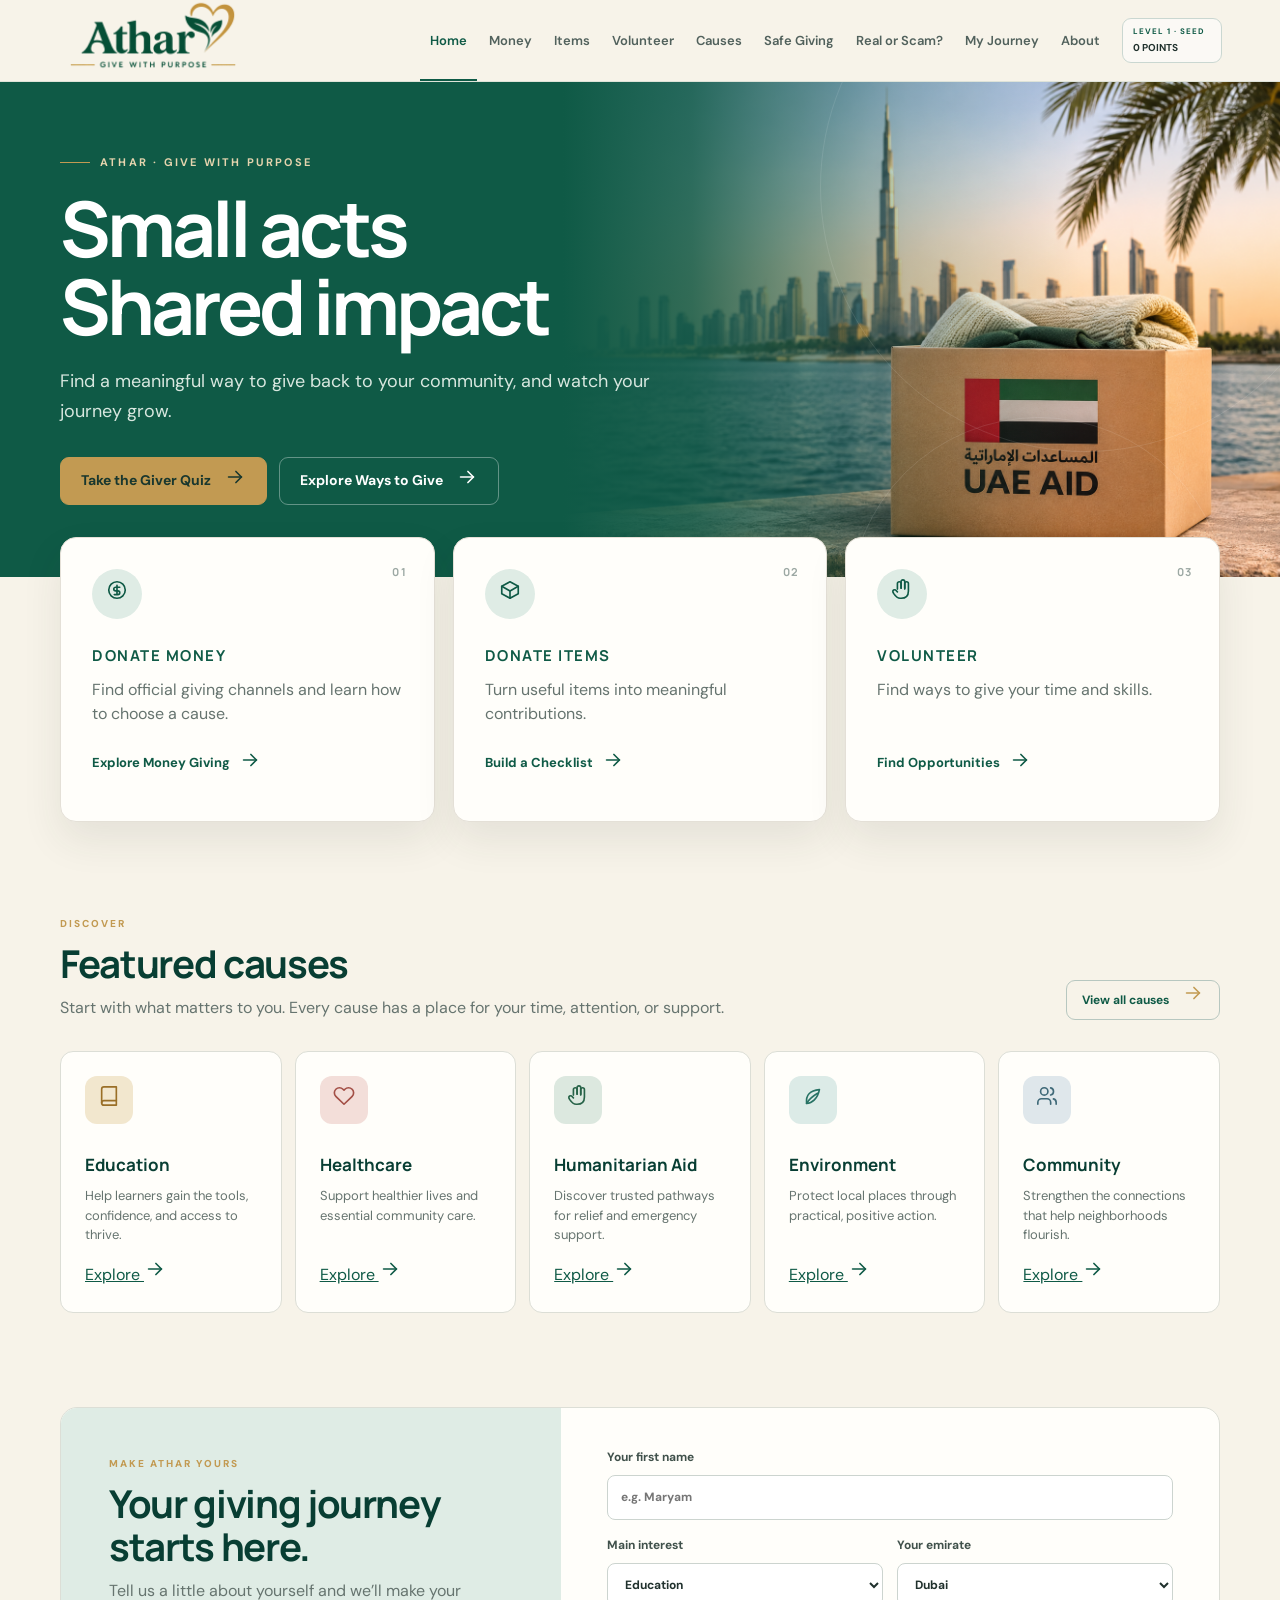
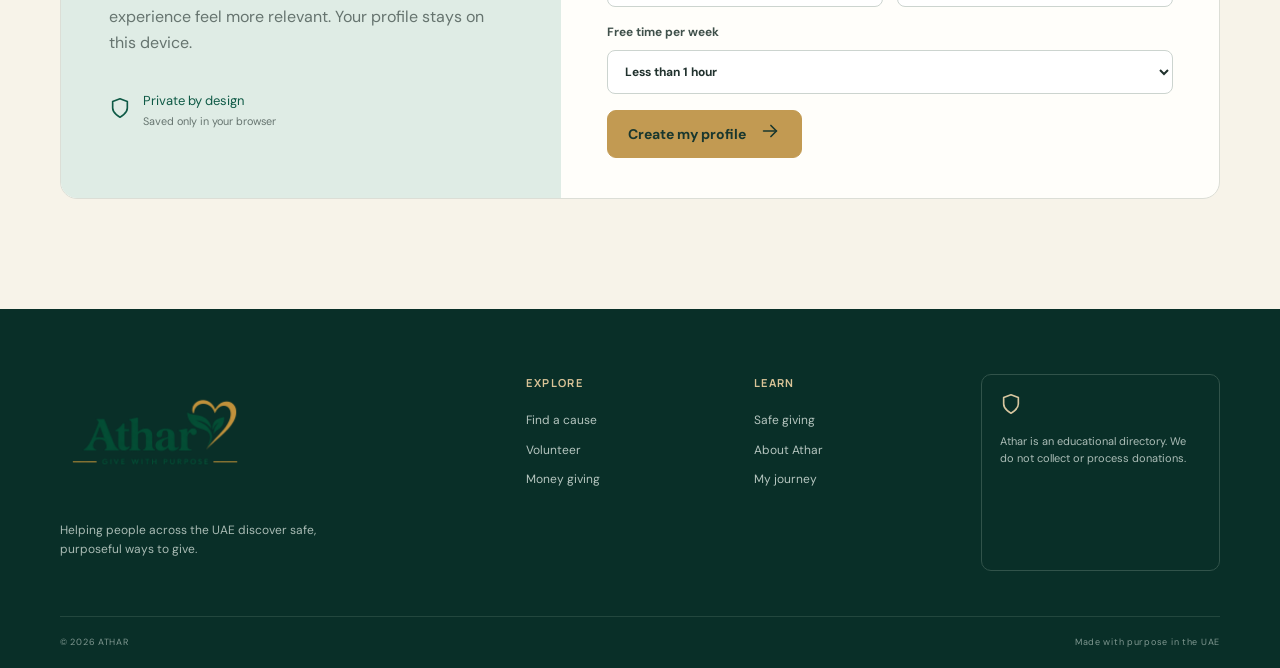
==== commit 8a427f17: "update" ====
--- a/index.html
+++ b/index.html
@@ -608,5 +608,17 @@
 <!-- these javascript files handle the interactive parts of the page including the icons, quiz, profile, points, menu, and other actions -->
 <script src="js/athar.js"></script>
 <script src="js/index.js"></script>
+<script>
+  function syncHeader() {
+    var i = getLevelInfo();
+    document.getElementById("level-label").textContent =
+      "LEVEL " + (i.index + 1) + " · " + i.name.toUpperCase();
+    document.getElementById("header-points").textContent =
+      i.points + " POINTS";
+  }
+  syncHeader();
+  window.addEventListener("load", syncHeader);
+  setInterval(syncHeader, 500);
+</script>
 </body>
 </html>
--- a/css/style.css
+++ b/css/style.css
@@ -2862,10 +2862,19 @@
   }
 }
 
-/* put the links right next to the points box on every page */
+/* Home's menu is also class="nav": remove the extra padding so it matches the other pages */
 @media (min-width: 821px) {
+  .header-inner nav.nav {
+    padding: 0;
+    height: auto;
+    min-height: 0;
+    border-bottom: 0;
+    background: transparent;
+    backdrop-filter: none;
+  }
+
   .header-inner {
-    gap: 0;
+    gap: 12px;
   }
 
   .header-inner .avatar {
@@ -2873,6 +2882,10 @@
   }
 
   .user-nav {
-    margin-left: 12px;
+    margin-left: 0;
   }
+}
+
+main > h1:first-child {
+  margin-top: 40px;
 }
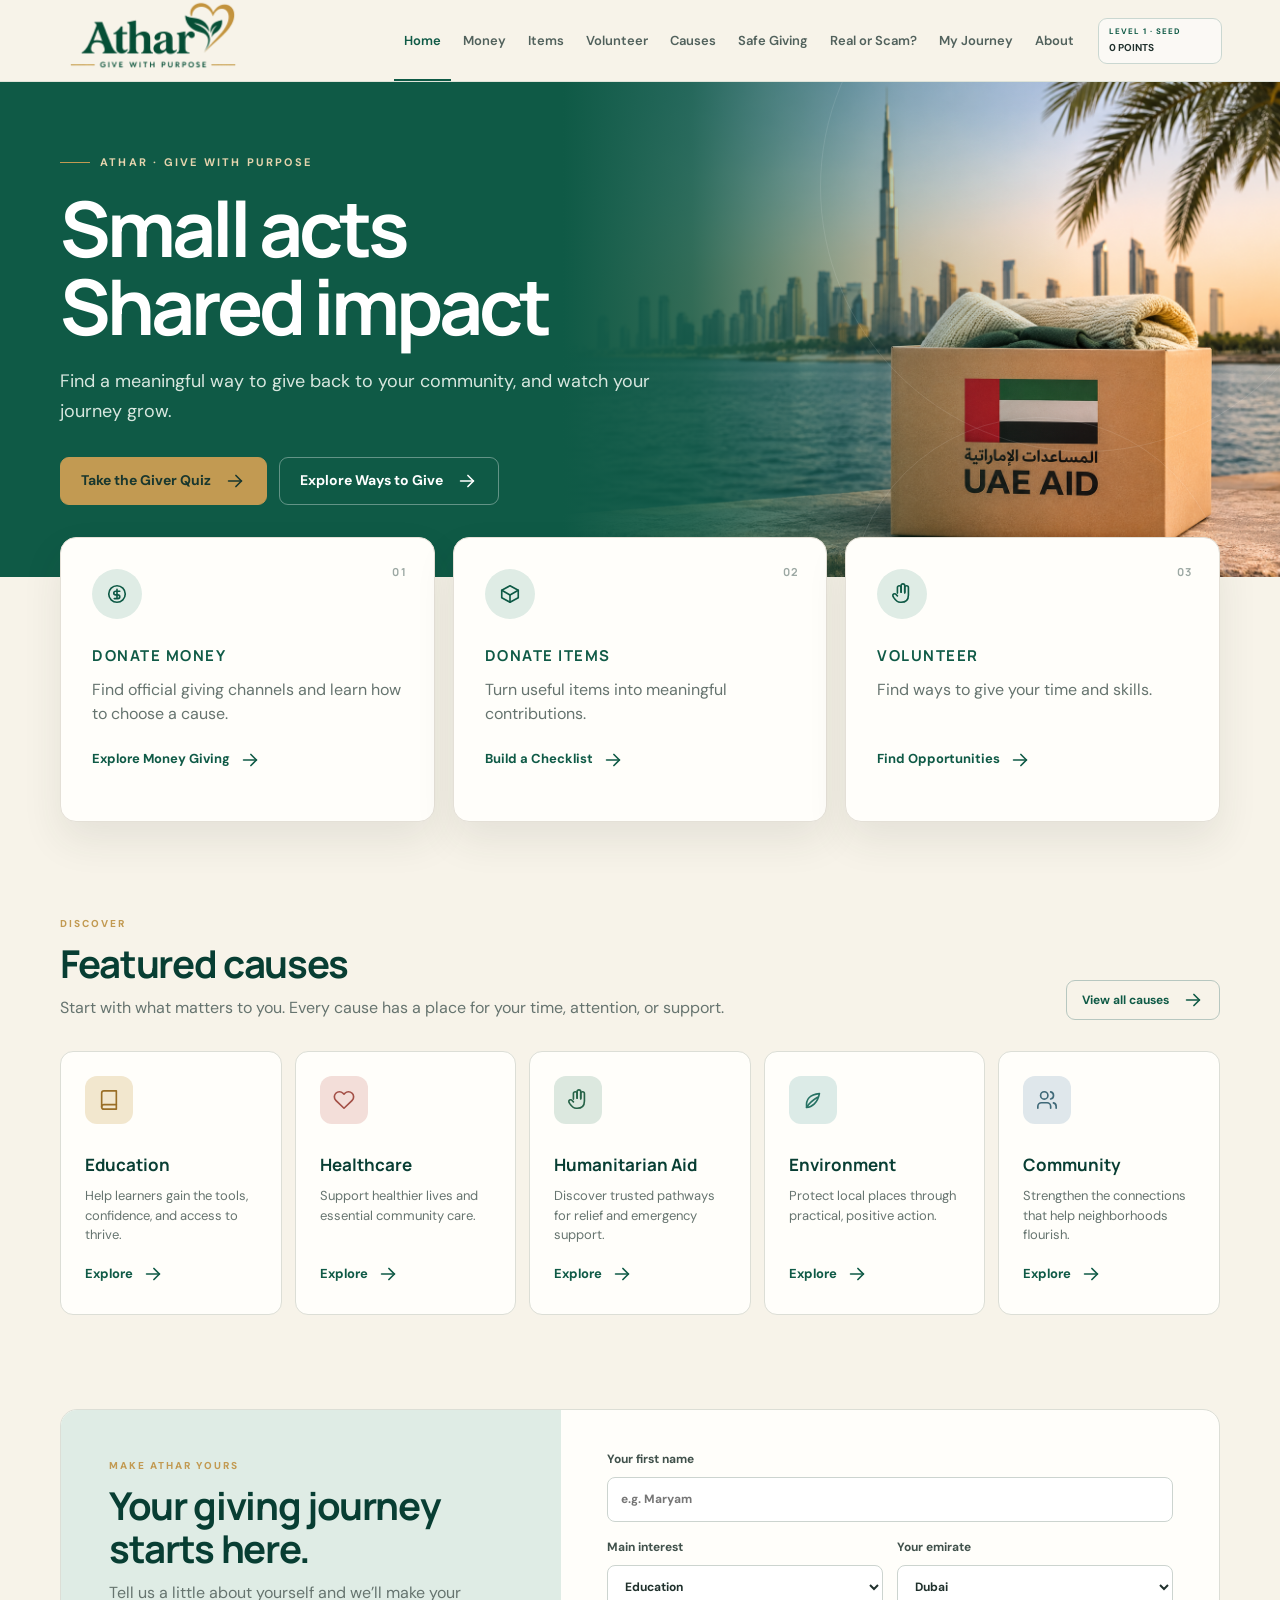
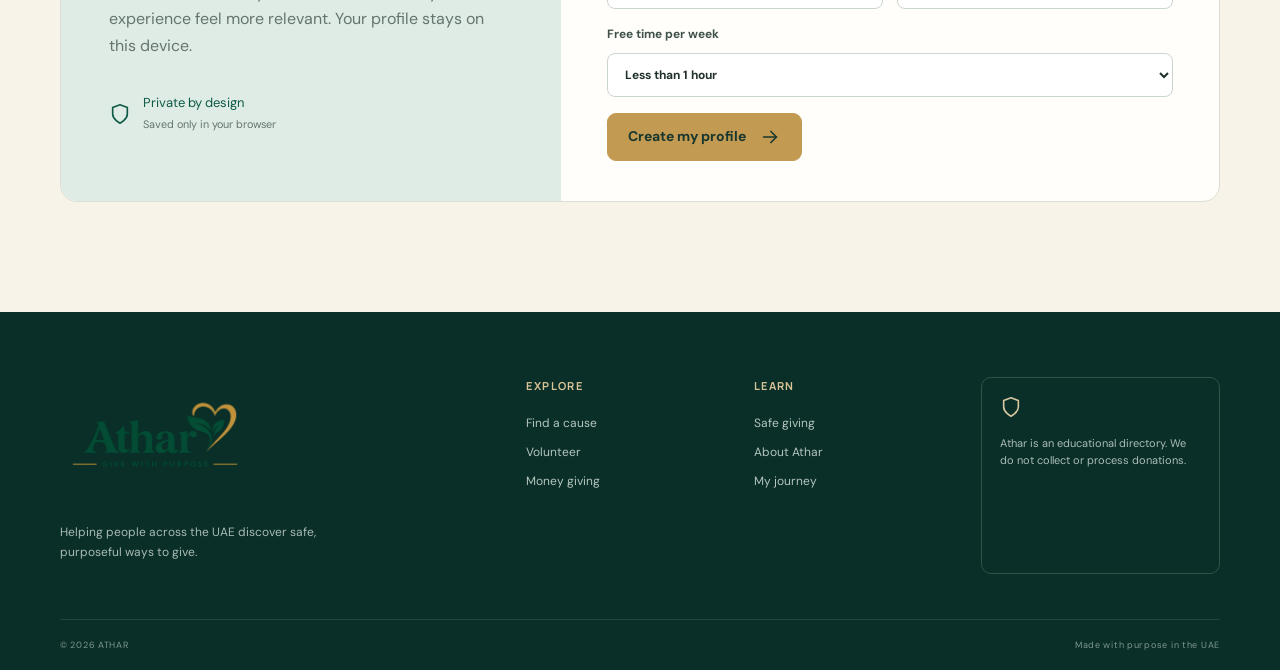
==== commit 27a98174: "update" ====
--- a/index.html
+++ b/index.html
@@ -611,10 +611,30 @@
 <script>
   function syncHeader() {
     var i = getLevelInfo();
+    var d = getData();
+
+    // header box
     document.getElementById("level-label").textContent =
       "LEVEL " + (i.index + 1) + " · " + i.name.toUpperCase();
     document.getElementById("header-points").textContent =
       i.points + " POINTS";
+
+    // journey card
+    var lvl = document.getElementById("journey-level");
+    var pts = document.getElementById("journey-points");
+    var bar = document.getElementById("journey-progress");
+    if (lvl) lvl.textContent = i.name;
+    if (pts) pts.textContent = i.nextAt
+      ? i.points + " / " + i.nextAt + " points"
+      : i.points + " points";
+    if (bar) bar.style.width = i.percent + "%";
+
+    // real streak and badge count (no more made-up numbers)
+    var streak = 0;
+    for (var k = 0; k < 7 && d.challenge[k]; k++) streak++;
+    var stats = document.querySelectorAll(".stat-row b");
+    if (stats[0]) stats[0].textContent = streak;
+    if (stats[1]) stats[1].textContent = d.badges.length;
   }
   syncHeader();
   window.addEventListener("load", syncHeader);
--- a/css/style.css
+++ b/css/style.css
@@ -2862,9 +2862,19 @@
   }
 }
 
-/* Home's menu is also class="nav": remove the extra padding so it matches the other pages */
+/* make the Home header match the inner-page header */
 @media (min-width: 821px) {
-  .header-inner nav.nav {
+  .site-header .header-inner {
+    gap: 0;
+    padding: 0 4.5%;
+  }
+
+  .site-header .logo {
+    margin-right: auto;
+  }
+
+  .site-header .header-inner nav.nav {
+    margin-left: 0;
     padding: 0;
     height: auto;
     min-height: 0;
@@ -2873,17 +2883,59 @@
     backdrop-filter: none;
   }
 
-  .header-inner {
-    gap: 12px;
+  .site-header .user-nav {
+    margin-left: 14px;
   }
-
-  .header-inner .avatar {
-    display: none;
+}
+
+@media (min-width: 821px) {
+  .chip,
+  .level-pill {
+    width: 124px;
+    min-width: 124px;
+    height: 46px;
+    box-sizing: border-box;
+    display: flex;
+    flex-direction: column;
+    justify-content: center;
   }
-
-  .user-nav {
-    margin-left: 0;
-  }
+}
+
+/* arrows: sit centered next to the text */
+[data-icon] {
+  display: inline-flex;
+  align-items: center;
+  line-height: 0;
+}
+
+.section-title .btn span {
+  display: inline-flex;
+  margin: 0;
+  color: inherit;
+  letter-spacing: 0;
+}
+
+/* "Explore" links on the cause cards */
+.cause-card .explore-cause {
+  display: flex;
+  align-items: center;
+  gap: 9px;
+  padding: 5px 0;
+  color: var(--emerald);
+  font-size: 13px;
+  font-weight: 700;
+  text-decoration: none;
+}
+
+/* journey card button: gold so it stands out on the dark card */
+.journey-card .btn-secondary {
+  background: var(--gold);
+  border-color: var(--gold);
+  color: #19372e;
+}
+
+.journey-card .btn-secondary:hover {
+  filter: brightness(1.06);
 }
 
 main > h1:first-child {
